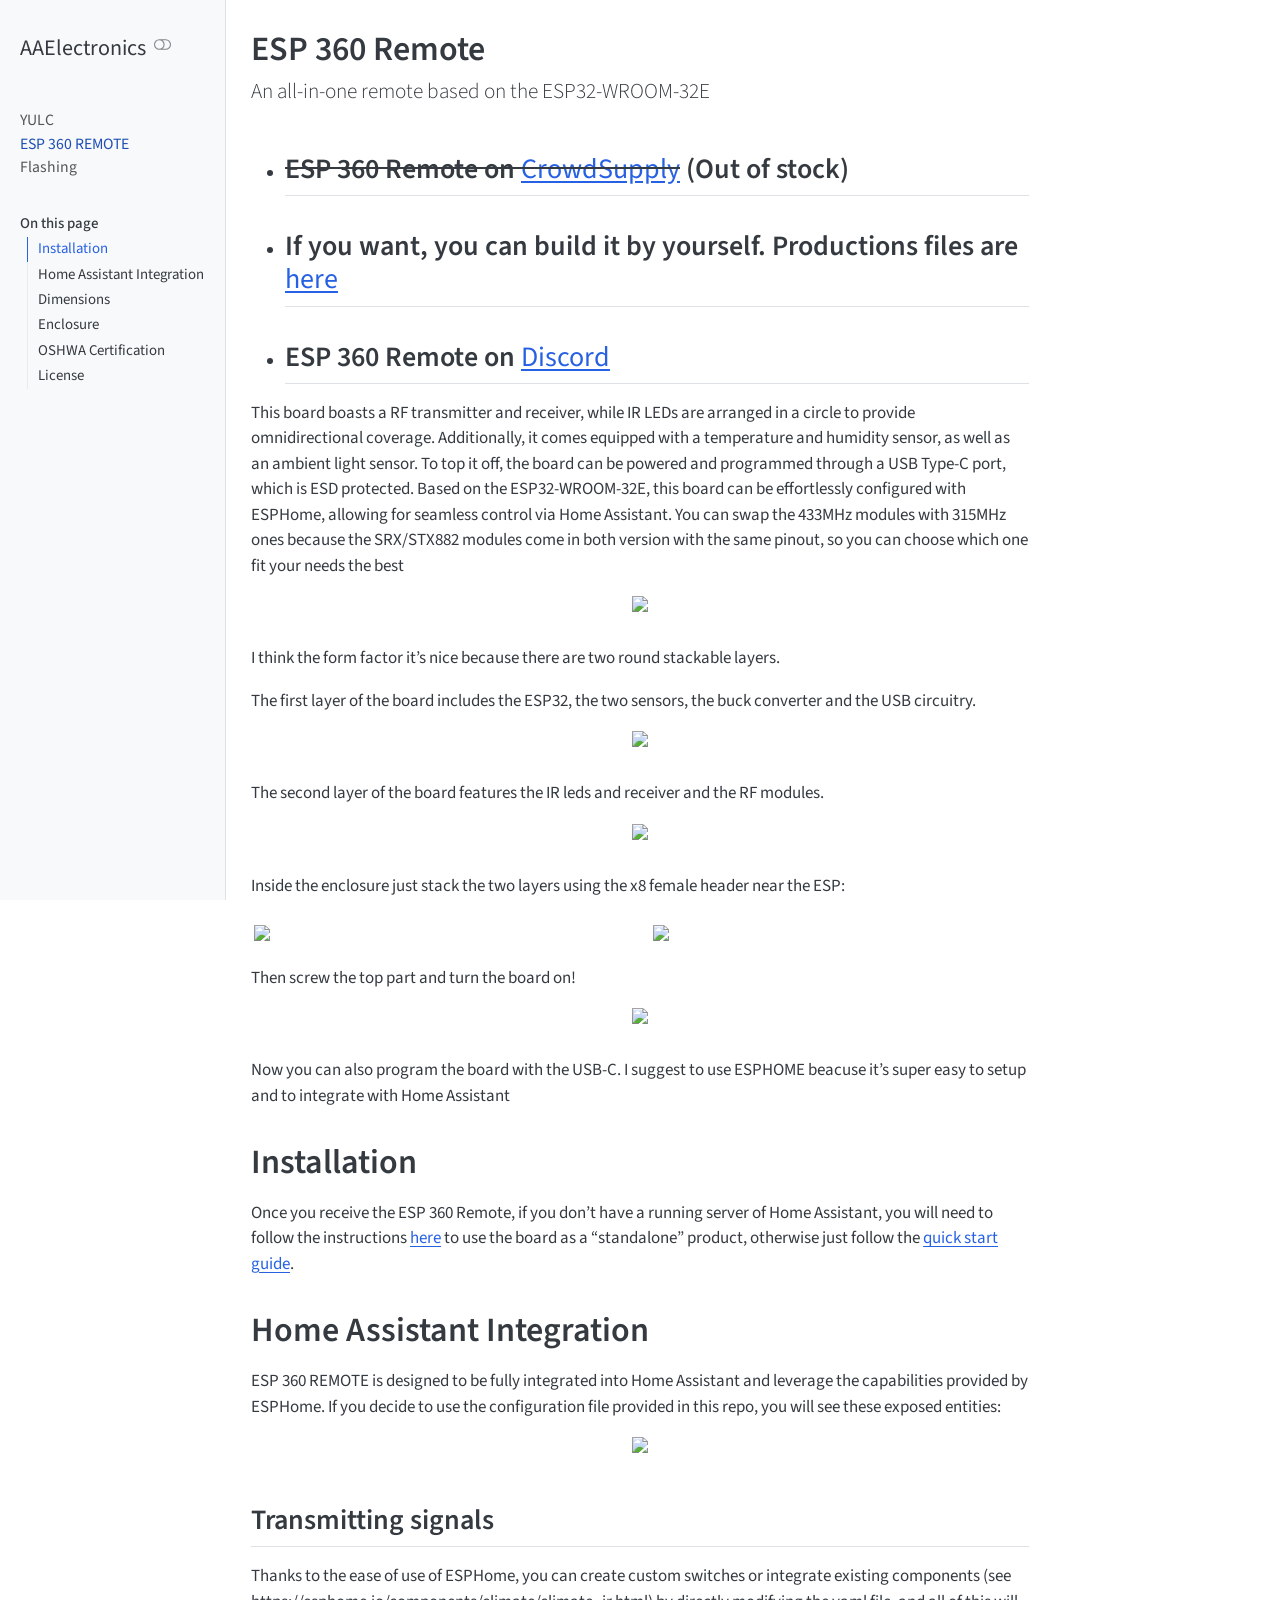
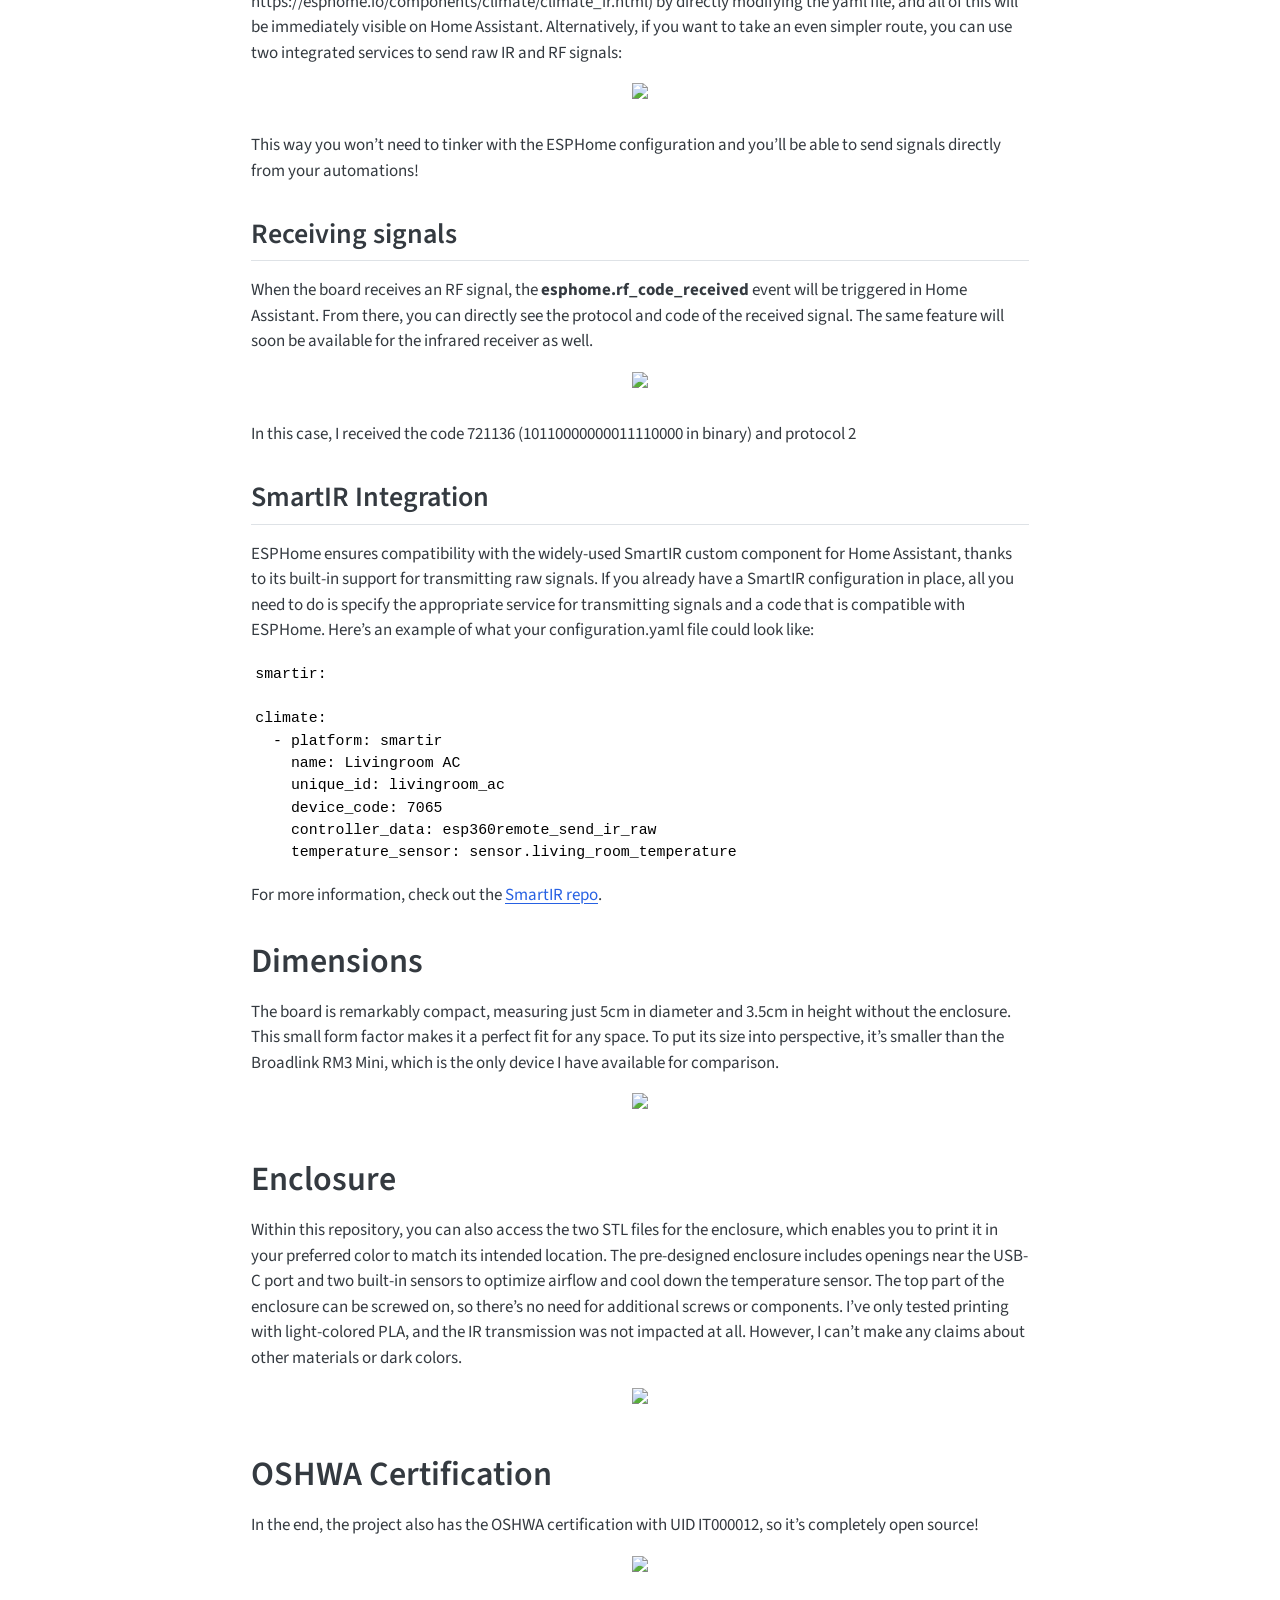
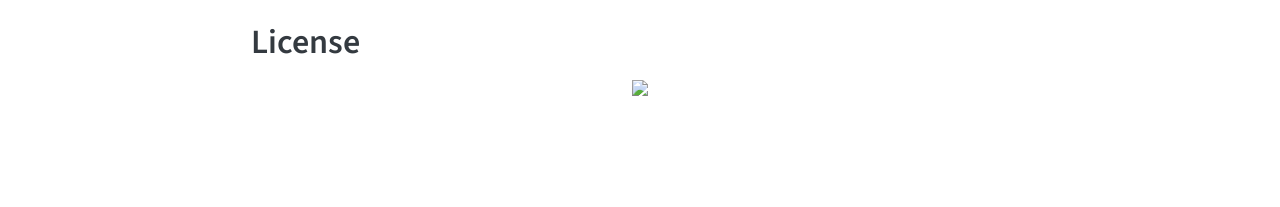
==== documentation/esp360/esp360.html @ 3d995fe4 "Built site for gh-pages" ====
<!DOCTYPE html>
<html xmlns="http://www.w3.org/1999/xhtml" lang="en" xml:lang="en"><head>

<meta charset="utf-8">
<meta name="generator" content="quarto-1.8.27">

<meta name="viewport" content="width=device-width, initial-scale=1.0, user-scalable=yes">


<title>ESP 360 Remote – AAElectronics</title>
<style>
code{white-space: pre-wrap;}
span.smallcaps{font-variant: small-caps;}
div.columns{display: flex; gap: min(4vw, 1.5em);}
div.column{flex: auto; overflow-x: auto;}
div.hanging-indent{margin-left: 1.5em; text-indent: -1.5em;}
ul.task-list{list-style: none;}
ul.task-list li input[type="checkbox"] {
  width: 0.8em;
  margin: 0 0.8em 0.2em -1em; /* quarto-specific, see https://github.com/quarto-dev/quarto-cli/issues/4556 */ 
  vertical-align: middle;
}
</style>


<script src="../../site_libs/quarto-nav/quarto-nav.js"></script>
<script src="../../site_libs/quarto-nav/headroom.min.js"></script>
<script src="../../site_libs/clipboard/clipboard.min.js"></script>
<script src="../../site_libs/quarto-search/autocomplete.umd.js"></script>
<script src="../../site_libs/quarto-search/fuse.min.js"></script>
<script src="../../site_libs/quarto-search/quarto-search.js"></script>
<meta name="quarto:offset" content="../../">
<script src="../../site_libs/quarto-html/quarto.js" type="module"></script>
<script src="../../site_libs/quarto-html/tabsets/tabsets.js" type="module"></script>
<script src="../../site_libs/quarto-html/axe/axe-check.js" type="module"></script>
<script src="../../site_libs/quarto-html/popper.min.js"></script>
<script src="../../site_libs/quarto-html/tippy.umd.min.js"></script>
<script src="../../site_libs/quarto-html/anchor.min.js"></script>
<link href="../../site_libs/quarto-html/tippy.css" rel="stylesheet">
<link href="../../site_libs/quarto-html/quarto-syntax-highlighting-ed96de9b727972fe78a7b5d16c58bf87.css" rel="stylesheet" class="quarto-color-scheme" id="quarto-text-highlighting-styles">
<link href="../../site_libs/quarto-html/quarto-syntax-highlighting-dark-4d9afe2b8d18ee9fa5d0d57b5ed4214d.css" rel="stylesheet" class="quarto-color-scheme quarto-color-alternate" id="quarto-text-highlighting-styles">
<link href="../../site_libs/quarto-html/quarto-syntax-highlighting-ed96de9b727972fe78a7b5d16c58bf87.css" rel="stylesheet" class="quarto-color-scheme-extra" id="quarto-text-highlighting-styles">
<script src="../../site_libs/bootstrap/bootstrap.min.js"></script>
<link href="../../site_libs/bootstrap/bootstrap-icons.css" rel="stylesheet">
<link href="../../site_libs/bootstrap/bootstrap-c30451789a0a2bcd5e941535c675cd30.min.css" rel="stylesheet" append-hash="true" class="quarto-color-scheme" id="quarto-bootstrap" data-mode="light">
<link href="../../site_libs/bootstrap/bootstrap-dark-452555fb2cd10fd46433dc67f9b82a1c.min.css" rel="stylesheet" append-hash="true" class="quarto-color-scheme quarto-color-alternate" id="quarto-bootstrap" data-mode="dark">
<link href="../../site_libs/bootstrap/bootstrap-c30451789a0a2bcd5e941535c675cd30.min.css" rel="stylesheet" append-hash="true" class="quarto-color-scheme-extra" id="quarto-bootstrap" data-mode="light">
<script id="quarto-search-options" type="application/json">{
  "location": "sidebar",
  "copy-button": false,
  "collapse-after": 3,
  "panel-placement": "start",
  "type": "textbox",
  "limit": 50,
  "keyboard-shortcut": [
    "f",
    "/",
    "s"
  ],
  "show-item-context": false,
  "language": {
    "search-no-results-text": "No results",
    "search-matching-documents-text": "matching documents",
    "search-copy-link-title": "Copy link to search",
    "search-hide-matches-text": "Hide additional matches",
    "search-more-match-text": "more match in this document",
    "search-more-matches-text": "more matches in this document",
    "search-clear-button-title": "Clear",
    "search-text-placeholder": "",
    "search-detached-cancel-button-title": "Cancel",
    "search-submit-button-title": "Submit",
    "search-label": "Search"
  }
}</script>
<style>html{ scroll-behavior: smooth; }</style>
<script type="text/javascript">
    var _iub = _iub || [];
    _iub.csConfiguration = {"siteId":3844580,"cookiePolicyId":64130784,"lang":"en","storage":{"useSiteId":true}};
    </script>
    <script type="text/javascript" src="https://cs.iubenda.com/autoblocking/3844580.js"></script>
    <script type="text/javascript" src="//cdn.iubenda.com/cs/gpp/stub.js"></script>
    <script type="text/javascript" src="//cdn.iubenda.com/cs/iubenda_cs.js" charset="UTF-8" async=""></script>


<!-- Google tag (gtag.js) -->
<script async="" src="https://www.googletagmanager.com/gtag/js?id=G-8B2JJ56RLL"></script>
<script>
  window.dataLayer = window.dataLayer || [];
  function gtag(){dataLayer.push(arguments);}
  gtag('js', new Date());

  gtag('config', 'G-8B2JJ56RLL');
</script>


<link rel="stylesheet" href="../../styles.css">
</head>

<body class="nav-sidebar docked quarto-light"><script id="quarto-html-before-body" type="application/javascript">
    const toggleBodyColorMode = (bsSheetEl) => {
      const mode = bsSheetEl.getAttribute("data-mode");
      const bodyEl = window.document.querySelector("body");
      if (mode === "dark") {
        bodyEl.classList.add("quarto-dark");
        bodyEl.classList.remove("quarto-light");
      } else {
        bodyEl.classList.add("quarto-light");
        bodyEl.classList.remove("quarto-dark");
      }
    }
    const toggleBodyColorPrimary = () => {
      const bsSheetEl = window.document.querySelector("link#quarto-bootstrap:not([rel=disabled-stylesheet])");
      if (bsSheetEl) {
        toggleBodyColorMode(bsSheetEl);
      }
    }
    const setColorSchemeToggle = (alternate) => {
      const toggles = window.document.querySelectorAll('.quarto-color-scheme-toggle');
      for (let i=0; i < toggles.length; i++) {
        const toggle = toggles[i];
        if (toggle) {
          if (alternate) {
            toggle.classList.add("alternate");
          } else {
            toggle.classList.remove("alternate");
          }
        }
      }
    };
    const toggleColorMode = (alternate) => {
      // Switch the stylesheets
      const primaryStylesheets = window.document.querySelectorAll('link.quarto-color-scheme:not(.quarto-color-alternate)');
      const alternateStylesheets = window.document.querySelectorAll('link.quarto-color-scheme.quarto-color-alternate');
      manageTransitions('#quarto-margin-sidebar .nav-link', false);
      if (alternate) {
        // note: dark is layered on light, we don't disable primary!
        enableStylesheet(alternateStylesheets);
        for (const sheetNode of alternateStylesheets) {
          if (sheetNode.id === "quarto-bootstrap") {
            toggleBodyColorMode(sheetNode);
          }
        }
      } else {
        disableStylesheet(alternateStylesheets);
        enableStylesheet(primaryStylesheets)
        toggleBodyColorPrimary();
      }
      manageTransitions('#quarto-margin-sidebar .nav-link', true);
      // Switch the toggles
      setColorSchemeToggle(alternate)
      // Hack to workaround the fact that safari doesn't
      // properly recolor the scrollbar when toggling (#1455)
      if (navigator.userAgent.indexOf('Safari') > 0 && navigator.userAgent.indexOf('Chrome') == -1) {
        manageTransitions("body", false);
        window.scrollTo(0, 1);
        setTimeout(() => {
          window.scrollTo(0, 0);
          manageTransitions("body", true);
        }, 40);
      }
    }
    const disableStylesheet = (stylesheets) => {
      for (let i=0; i < stylesheets.length; i++) {
        const stylesheet = stylesheets[i];
        stylesheet.rel = 'disabled-stylesheet';
      }
    }
    const enableStylesheet = (stylesheets) => {
      for (let i=0; i < stylesheets.length; i++) {
        const stylesheet = stylesheets[i];
        if(stylesheet.rel !== 'stylesheet') { // for Chrome, which will still FOUC without this check
          stylesheet.rel = 'stylesheet';
        }
      }
    }
    const manageTransitions = (selector, allowTransitions) => {
      const els = window.document.querySelectorAll(selector);
      for (let i=0; i < els.length; i++) {
        const el = els[i];
        if (allowTransitions) {
          el.classList.remove('notransition');
        } else {
          el.classList.add('notransition');
        }
      }
    }
    const isFileUrl = () => {
      return window.location.protocol === 'file:';
    }
    const hasAlternateSentinel = () => {
      let styleSentinel = getColorSchemeSentinel();
      if (styleSentinel !== null) {
        return styleSentinel === "alternate";
      } else {
        return false;
      }
    }
    const setStyleSentinel = (alternate) => {
      const value = alternate ? "alternate" : "default";
      if (!isFileUrl()) {
        window.localStorage.setItem("quarto-color-scheme", value);
      } else {
        localAlternateSentinel = value;
      }
    }
    const getColorSchemeSentinel = () => {
      if (!isFileUrl()) {
        const storageValue = window.localStorage.getItem("quarto-color-scheme");
        return storageValue != null ? storageValue : localAlternateSentinel;
      } else {
        return localAlternateSentinel;
      }
    }
    const toggleGiscusIfUsed = (isAlternate, darkModeDefault) => {
      const baseTheme = document.querySelector('#giscus-base-theme')?.value ?? 'light';
      const alternateTheme = document.querySelector('#giscus-alt-theme')?.value ?? 'dark';
      let newTheme = '';
      if(authorPrefersDark) {
        newTheme = isAlternate ? baseTheme : alternateTheme;
      } else {
        newTheme = isAlternate ? alternateTheme : baseTheme;
      }
      const changeGiscusTheme = () => {
        // From: https://github.com/giscus/giscus/issues/336
        const sendMessage = (message) => {
          const iframe = document.querySelector('iframe.giscus-frame');
          if (!iframe) return;
          iframe.contentWindow.postMessage({ giscus: message }, 'https://giscus.app');
        }
        sendMessage({
          setConfig: {
            theme: newTheme
          }
        });
      }
      const isGiscussLoaded = window.document.querySelector('iframe.giscus-frame') !== null;
      if (isGiscussLoaded) {
        changeGiscusTheme();
      }
    };
    const authorPrefersDark = false;
    const darkModeDefault = authorPrefersDark;
      document.querySelector('link#quarto-text-highlighting-styles.quarto-color-scheme-extra').rel = 'disabled-stylesheet';
      document.querySelector('link#quarto-bootstrap.quarto-color-scheme-extra').rel = 'disabled-stylesheet';
    let localAlternateSentinel = darkModeDefault ? 'alternate' : 'default';
    // Dark / light mode switch
    window.quartoToggleColorScheme = () => {
      // Read the current dark / light value
      let toAlternate = !hasAlternateSentinel();
      toggleColorMode(toAlternate);
      setStyleSentinel(toAlternate);
      toggleGiscusIfUsed(toAlternate, darkModeDefault);
      window.dispatchEvent(new Event('resize'));
    };
    // Switch to dark mode if need be
    if (hasAlternateSentinel()) {
      toggleColorMode(true);
    } else {
      toggleColorMode(false);
    }
  </script>

<div id="quarto-search-results"></div>
  <header id="quarto-header" class="headroom fixed-top">
  <nav class="quarto-secondary-nav">
    <div class="container-fluid d-flex">
      <button type="button" class="quarto-btn-toggle btn" data-bs-toggle="collapse" role="button" data-bs-target=".quarto-sidebar-collapse-item" aria-controls="quarto-sidebar" aria-expanded="false" aria-label="Toggle sidebar navigation" onclick="if (window.quartoToggleHeadroom) { window.quartoToggleHeadroom(); }">
        <i class="bi bi-layout-text-sidebar-reverse"></i>
      </button>
        <nav class="quarto-page-breadcrumbs" aria-label="breadcrumb"><ol class="breadcrumb"><li class="breadcrumb-item"><a href="../../documentation/esp360/esp360.html">ESP 360 REMOTE</a></li></ol></nav>
        <a class="flex-grow-1" role="navigation" data-bs-toggle="collapse" data-bs-target=".quarto-sidebar-collapse-item" aria-controls="quarto-sidebar" aria-expanded="false" aria-label="Toggle sidebar navigation" onclick="if (window.quartoToggleHeadroom) { window.quartoToggleHeadroom(); }">      
        </a>
      <button type="button" class="btn quarto-search-button" aria-label="Search" onclick="window.quartoOpenSearch();">
        <i class="bi bi-search"></i>
      </button>
    </div>
  </nav>
</header>
<!-- content -->
<div id="quarto-content" class="quarto-container page-columns page-rows-contents page-layout-article">
<!-- sidebar -->
  <nav id="quarto-sidebar" class="sidebar collapse collapse-horizontal quarto-sidebar-collapse-item sidebar-navigation docked overflow-auto">
    <div class="pt-lg-2 mt-2 text-left sidebar-header">
    <div class="sidebar-title mb-0 py-0">
      <a href="../../">AAElectronics</a> 
        <div class="sidebar-tools-main">
  <a href="" class="quarto-color-scheme-toggle quarto-navigation-tool  px-1" onclick="window.quartoToggleColorScheme(); return false;" title="Toggle dark mode"><i class="bi"></i></a>
</div>
    </div>
      </div>
        <div class="mt-2 flex-shrink-0 align-items-center">
        <div class="sidebar-search">
        <div id="quarto-search" class="" title="Search"></div>
        </div>
        </div>
    <div class="sidebar-menu-container"> 
    <ul class="list-unstyled mt-1">
        <li class="sidebar-item">
  <div class="sidebar-item-container"> 
  <a href="../../documentation/yulc/yulc.html" class="sidebar-item-text sidebar-link">
 <span class="menu-text">YULC</span></a>
  </div>
</li>
        <li class="sidebar-item">
  <div class="sidebar-item-container"> 
  <a href="../../documentation/esp360/esp360.html" class="sidebar-item-text sidebar-link active">
 <span class="menu-text">ESP 360 REMOTE</span></a>
  </div>
</li>
        <li class="sidebar-item">
  <div class="sidebar-item-container"> 
  <a href="../../documentation/flashing/flashing.html" class="sidebar-item-text sidebar-link">
 <span class="menu-text">Flashing</span></a>
  </div>
</li>
    </ul>
    </div>
    <nav id="TOC" role="doc-toc" class="toc-active" data-toc-expanded="2">
    <h2 id="toc-title">On this page</h2>
   
  <ul>
  <li><a href="#installation" id="toc-installation" class="nav-link active" data-scroll-target="#installation">Installation</a></li>
  <li><a href="#home-assistant-integration" id="toc-home-assistant-integration" class="nav-link" data-scroll-target="#home-assistant-integration">Home Assistant Integration</a>
  <ul class="collapse">
  <li><a href="#transmitting-signals" id="toc-transmitting-signals" class="nav-link" data-scroll-target="#transmitting-signals">Transmitting signals</a></li>
  <li><a href="#receiving-signals" id="toc-receiving-signals" class="nav-link" data-scroll-target="#receiving-signals">Receiving signals</a></li>
  <li><a href="#smartir-integration" id="toc-smartir-integration" class="nav-link" data-scroll-target="#smartir-integration">SmartIR Integration</a></li>
  </ul></li>
  <li><a href="#dimensions" id="toc-dimensions" class="nav-link" data-scroll-target="#dimensions">Dimensions</a></li>
  <li><a href="#enclosure" id="toc-enclosure" class="nav-link" data-scroll-target="#enclosure">Enclosure</a></li>
  <li><a href="#oshwa-certification" id="toc-oshwa-certification" class="nav-link" data-scroll-target="#oshwa-certification">OSHWA Certification</a></li>
  <li><a href="#license" id="toc-license" class="nav-link" data-scroll-target="#license">License</a></li>
  </ul>
</nav>
</nav>
<div id="quarto-sidebar-glass" class="quarto-sidebar-collapse-item" data-bs-toggle="collapse" data-bs-target=".quarto-sidebar-collapse-item"></div>
<!-- margin-sidebar -->
    <div id="quarto-margin-sidebar" class="sidebar margin-sidebar zindex-bottom">
    </div>
<!-- main -->
<main class="content" id="quarto-document-content">


<header id="title-block-header" class="quarto-title-block default">
<div class="quarto-title">
<h1 class="title">ESP 360 Remote</h1>
<p class="subtitle lead">An all-in-one remote based on the ESP32-WROOM-32E</p>
</div>



<div class="quarto-title-meta">

    
  
    
  </div>
  


</header>


<ul>
<li><h2 id="esp-360-remote-on-crowdsupply-out-of-stock" class="anchored"><del>ESP 360 Remote on <a href="https://www.crowdsupply.com/aaelectronics/esp-360-remote">CrowdSupply</a></del> (Out of stock)</h2></li>
<li><h2 id="if-you-want-you-can-build-it-by-yourself.-productions-files-are-here" class="anchored">If you want, you can build it by yourself. Productions files are <a href="https://github.com/ale1800/ESP-360-REMOTE/tree/main/Hardware/Production">here</a></h2></li>
<li><h2 id="esp-360-remote-on-discord" class="anchored">ESP 360 Remote on <a href="https://discord.gg/PsrK3KDkRy">Discord</a></h2></li>
</ul>
<p>This board boasts a RF transmitter and receiver, while IR LEDs are arranged in a circle to provide omnidirectional coverage. Additionally, it comes equipped with a temperature and humidity sensor, as well as an ambient light sensor. To top it off, the board can be powered and programmed through a USB Type-C port, which is ESD protected. Based on the ESP32-WROOM-32E, this board can be effortlessly configured with ESPHome, allowing for seamless control via Home Assistant. You can swap the 433MHz modules with 315MHz ones because the SRX/STX882 modules come in both version with the same pinout, so you can choose which one fit your needs the best</p>
<div class="quarto-figure quarto-figure-center">
<figure class="figure">
<p><img src="../../assets/esp360/photo1.jpg" class="img-fluid quarto-figure quarto-figure-center figure-img" style="width:4in"></p>
</figure>
</div>
<p>I think the form factor it’s nice because there are two round stackable layers.</p>
<p>The first layer of the board includes the ESP32, the two sensors, the buck converter and the USB circuitry.</p>
<div class="quarto-figure quarto-figure-center">
<figure class="figure">
<p><img src="../../assets/esp360/bottom.jpg" class="img-fluid quarto-figure quarto-figure-center figure-img" style="width:3in"></p>
</figure>
</div>
<p>The second layer of the board features the IR leds and receiver and the RF modules.</p>
<div class="quarto-figure quarto-figure-center">
<figure class="figure">
<p><img src="../../assets/esp360/top.jpg" class="img-fluid quarto-figure quarto-figure-center figure-img" style="width:3in"></p>
</figure>
</div>
<p>Inside the enclosure just stack the two layers using the x8 female header near the ESP:</p>
<div class="quarto-layout-panel" data-layout-ncol="2">
<div class="quarto-layout-row">
<div class="quarto-layout-cell" style="flex-basis: 50.0%;justify-content: center;">
<p><img src="../../assets/esp360/assembled_both.jpg" class="img-fluid"></p>
</div>
<div class="quarto-layout-cell" style="flex-basis: 50.0%;justify-content: center;">
<p><img src="../../assets/esp360/assembled_bottom.jpg" class="img-fluid"></p>
</div>
</div>
</div>
<p>Then screw the top part and turn the board on!</p>
<div class="quarto-figure quarto-figure-center">
<figure class="figure">
<p><img src="../../assets/esp360/assembled.jpg" class="img-fluid quarto-figure quarto-figure-center figure-img" style="width:3in"></p>
</figure>
</div>
<p>Now you can also program the board with the USB-C. I suggest to use ESPHOME beacuse it’s super easy to setup and to integrate with Home Assistant</p>
<section id="installation" class="level1">
<h1>Installation</h1>
<p>Once you receive the ESP 360 Remote, if you don’t have a running server of Home Assistant, you will need to follow the instructions <a href="../../documentation/esp360/install.html">here</a> to use the board as a “standalone” product, otherwise just follow the <a href="../../documentation/esp360/quickstart.html">quick start guide</a>.</p>
</section>
<section id="home-assistant-integration" class="level1">
<h1>Home Assistant Integration</h1>
<p>ESP 360 REMOTE is designed to be fully integrated into Home Assistant and leverage the capabilities provided by ESPHome. If you decide to use the configuration file provided in this repo, you will see these exposed entities:</p>
<div class="quarto-figure quarto-figure-center">
<figure class="figure">
<p><img src="../../assets/esp360/esp-360-Home-Assistant.jpg" class="img-fluid quarto-figure quarto-figure-center figure-img" style="width:3in"></p>
</figure>
</div>
<section id="transmitting-signals" class="level2">
<h2 class="anchored" data-anchor-id="transmitting-signals">Transmitting signals</h2>
<p>Thanks to the ease of use of ESPHome, you can create custom switches or integrate existing components (see https://esphome.io/components/climate/climate_ir.html) by directly modifying the yaml file, and all of this will be immediately visible on Home Assistant. Alternatively, if you want to take an even simpler route, you can use two integrated services to send raw IR and RF signals:</p>
<div class="quarto-figure quarto-figure-center">
<figure class="figure">
<p><img src="../../assets/esp360/services.png" class="img-fluid quarto-figure quarto-figure-center figure-img" style="width:5in"></p>
</figure>
</div>
<p>This way you won’t need to tinker with the ESPHome configuration and you’ll be able to send signals directly from your automations!</p>
</section>
<section id="receiving-signals" class="level2">
<h2 class="anchored" data-anchor-id="receiving-signals">Receiving signals</h2>
<p>When the board receives an RF signal, the <strong>esphome.rf_code_received</strong> event will be triggered in Home Assistant. From there, you can directly see the protocol and code of the received signal. The same feature will soon be available for the infrared receiver as well.</p>
<div class="quarto-figure quarto-figure-center">
<figure class="figure">
<p><img src="../../assets/esp360/event.jpg" class="img-fluid quarto-figure quarto-figure-center figure-img" style="width:5in"></p>
</figure>
</div>
<p>In this case, I received the code 721136 (10110000000011110000 in binary) and protocol 2</p>
</section>
<section id="smartir-integration" class="level2">
<h2 class="anchored" data-anchor-id="smartir-integration">SmartIR Integration</h2>
<p>ESPHome ensures compatibility with the widely-used SmartIR custom component for Home Assistant, thanks to its built-in support for transmitting raw signals. If you already have a SmartIR configuration in place, all you need to do is specify the appropriate service for transmitting signals and a code that is compatible with ESPHome. Here’s an example of what your configuration.yaml file could look like:</p>
<pre><code>smartir:

climate:
  - platform: smartir
    name: Livingroom AC
    unique_id: livingroom_ac
    device_code: 7065
    controller_data: esp360remote_send_ir_raw
    temperature_sensor: sensor.living_room_temperature</code></pre>
<p>For more information, check out the <a href="https://github.com/smartHomeHub/SmartIR">SmartIR repo</a>.</p>
</section>
</section>
<section id="dimensions" class="level1">
<h1>Dimensions</h1>
<p>The board is remarkably compact, measuring just 5cm in diameter and 3.5cm in height without the enclosure. This small form factor makes it a perfect fit for any space. To put its size into perspective, it’s smaller than the Broadlink RM3 Mini, which is the only device I have available for comparison.</p>
<div class="quarto-figure quarto-figure-center">
<figure class="figure">
<p><img src="../../assets/esp360/vs_broadlink.jpeg" class="img-fluid quarto-figure quarto-figure-center figure-img" style="width:5in"></p>
</figure>
</div>
</section>
<section id="enclosure" class="level1">
<h1>Enclosure</h1>
<p>Within this repository, you can also access the two STL files for the enclosure, which enables you to print it in your preferred color to match its intended location. The pre-designed enclosure includes openings near the USB-C port and two built-in sensors to optimize airflow and cool down the temperature sensor. The top part of the enclosure can be screwed on, so there’s no need for additional screws or components. I’ve only tested printing with light-colored PLA, and the IR transmission was not impacted at all. However, I can’t make any claims about other materials or dark colors.</p>
<div class="quarto-figure quarto-figure-center">
<figure class="figure">
<p><img src="../../assets/esp360/without_top.jpeg" class="img-fluid quarto-figure quarto-figure-center figure-img"></p>
</figure>
</div>
</section>
<section id="oshwa-certification" class="level1">
<h1>OSHWA Certification</h1>
<p>In the end, the project also has the OSHWA certification with UID IT000012, so it’s completely open source!</p>
<div class="quarto-figure quarto-figure-center">
<figure class="figure">
<p><img src="../../assets/esp360/oshwa.jpeg" class="img-fluid quarto-figure quarto-figure-center figure-img" style="width:3in"></p>
</figure>
</div>
</section>
<section id="license" class="level1">
<h1>License</h1>
<div class="quarto-figure quarto-figure-center">
<figure class="figure">
<p><img src="../../assets/esp360/license.jpg" class="img-fluid quarto-figure quarto-figure-center figure-img" style="width:2in"></p>
</figure>
</div>


</section>

</main> <!-- /main -->
<script id="quarto-html-after-body" type="application/javascript">
  window.document.addEventListener("DOMContentLoaded", function (event) {
    // Ensure there is a toggle, if there isn't float one in the top right
    if (window.document.querySelector('.quarto-color-scheme-toggle') === null) {
      const a = window.document.createElement('a');
      a.classList.add('top-right');
      a.classList.add('quarto-color-scheme-toggle');
      a.href = "";
      a.onclick = function() { try { window.quartoToggleColorScheme(); } catch {} return false; };
      const i = window.document.createElement("i");
      i.classList.add('bi');
      a.appendChild(i);
      window.document.body.appendChild(a);
    }
    setColorSchemeToggle(hasAlternateSentinel())
    const icon = "";
    const anchorJS = new window.AnchorJS();
    anchorJS.options = {
      placement: 'right',
      icon: icon
    };
    anchorJS.add('.anchored');
    const isCodeAnnotation = (el) => {
      for (const clz of el.classList) {
        if (clz.startsWith('code-annotation-')) {                     
          return true;
        }
      }
      return false;
    }
    const onCopySuccess = function(e) {
      // button target
      const button = e.trigger;
      // don't keep focus
      button.blur();
      // flash "checked"
      button.classList.add('code-copy-button-checked');
      var currentTitle = button.getAttribute("title");
      button.setAttribute("title", "Copied!");
      let tooltip;
      if (window.bootstrap) {
        button.setAttribute("data-bs-toggle", "tooltip");
        button.setAttribute("data-bs-placement", "left");
        button.setAttribute("data-bs-title", "Copied!");
        tooltip = new bootstrap.Tooltip(button, 
          { trigger: "manual", 
            customClass: "code-copy-button-tooltip",
            offset: [0, -8]});
        tooltip.show();    
      }
      setTimeout(function() {
        if (tooltip) {
          tooltip.hide();
          button.removeAttribute("data-bs-title");
          button.removeAttribute("data-bs-toggle");
          button.removeAttribute("data-bs-placement");
        }
        button.setAttribute("title", currentTitle);
        button.classList.remove('code-copy-button-checked');
      }, 1000);
      // clear code selection
      e.clearSelection();
    }
    const getTextToCopy = function(trigger) {
      const outerScaffold = trigger.parentElement.cloneNode(true);
      const codeEl = outerScaffold.querySelector('code');
      for (const childEl of codeEl.children) {
        if (isCodeAnnotation(childEl)) {
          childEl.remove();
        }
      }
      return codeEl.innerText;
    }
    const clipboard = new window.ClipboardJS('.code-copy-button:not([data-in-quarto-modal])', {
      text: getTextToCopy
    });
    clipboard.on('success', onCopySuccess);
    if (window.document.getElementById('quarto-embedded-source-code-modal')) {
      const clipboardModal = new window.ClipboardJS('.code-copy-button[data-in-quarto-modal]', {
        text: getTextToCopy,
        container: window.document.getElementById('quarto-embedded-source-code-modal')
      });
      clipboardModal.on('success', onCopySuccess);
    }
      var localhostRegex = new RegExp(/^(?:http|https):\/\/localhost\:?[0-9]*\//);
      var mailtoRegex = new RegExp(/^mailto:/);
        var filterRegex = new RegExp("https:\/\/aaelectronics-docs\.com");
      var isInternal = (href) => {
          return filterRegex.test(href) || localhostRegex.test(href) || mailtoRegex.test(href);
      }
      // Inspect non-navigation links and adorn them if external
     var links = window.document.querySelectorAll('a[href]:not(.nav-link):not(.navbar-brand):not(.toc-action):not(.sidebar-link):not(.sidebar-item-toggle):not(.pagination-link):not(.no-external):not([aria-hidden]):not(.dropdown-item):not(.quarto-navigation-tool):not(.about-link)');
      for (var i=0; i<links.length; i++) {
        const link = links[i];
        if (!isInternal(link.href)) {
          // undo the damage that might have been done by quarto-nav.js in the case of
          // links that we want to consider external
          if (link.dataset.originalHref !== undefined) {
            link.href = link.dataset.originalHref;
          }
        }
      }
    function tippyHover(el, contentFn, onTriggerFn, onUntriggerFn) {
      const config = {
        allowHTML: true,
        maxWidth: 500,
        delay: 100,
        arrow: false,
        appendTo: function(el) {
            return el.parentElement;
        },
        interactive: true,
        interactiveBorder: 10,
        theme: 'quarto',
        placement: 'bottom-start',
      };
      if (contentFn) {
        config.content = contentFn;
      }
      if (onTriggerFn) {
        config.onTrigger = onTriggerFn;
      }
      if (onUntriggerFn) {
        config.onUntrigger = onUntriggerFn;
      }
      window.tippy(el, config); 
    }
    const noterefs = window.document.querySelectorAll('a[role="doc-noteref"]');
    for (var i=0; i<noterefs.length; i++) {
      const ref = noterefs[i];
      tippyHover(ref, function() {
        // use id or data attribute instead here
        let href = ref.getAttribute('data-footnote-href') || ref.getAttribute('href');
        try { href = new URL(href).hash; } catch {}
        const id = href.replace(/^#\/?/, "");
        const note = window.document.getElementById(id);
        if (note) {
          return note.innerHTML;
        } else {
          return "";
        }
      });
    }
    const xrefs = window.document.querySelectorAll('a.quarto-xref');
    const processXRef = (id, note) => {
      // Strip column container classes
      const stripColumnClz = (el) => {
        el.classList.remove("page-full", "page-columns");
        if (el.children) {
          for (const child of el.children) {
            stripColumnClz(child);
          }
        }
      }
      stripColumnClz(note)
      if (id === null || id.startsWith('sec-')) {
        // Special case sections, only their first couple elements
        const container = document.createElement("div");
        if (note.children && note.children.length > 2) {
          container.appendChild(note.children[0].cloneNode(true));
          for (let i = 1; i < note.children.length; i++) {
            const child = note.children[i];
            if (child.tagName === "P" && child.innerText === "") {
              continue;
            } else {
              container.appendChild(child.cloneNode(true));
              break;
            }
          }
          if (window.Quarto?.typesetMath) {
            window.Quarto.typesetMath(container);
          }
          return container.innerHTML
        } else {
          if (window.Quarto?.typesetMath) {
            window.Quarto.typesetMath(note);
          }
          return note.innerHTML;
        }
      } else {
        // Remove any anchor links if they are present
        const anchorLink = note.querySelector('a.anchorjs-link');
        if (anchorLink) {
          anchorLink.remove();
        }
        if (window.Quarto?.typesetMath) {
          window.Quarto.typesetMath(note);
        }
        if (note.classList.contains("callout")) {
          return note.outerHTML;
        } else {
          return note.innerHTML;
        }
      }
    }
    for (var i=0; i<xrefs.length; i++) {
      const xref = xrefs[i];
      tippyHover(xref, undefined, function(instance) {
        instance.disable();
        let url = xref.getAttribute('href');
        let hash = undefined; 
        if (url.startsWith('#')) {
          hash = url;
        } else {
          try { hash = new URL(url).hash; } catch {}
        }
        if (hash) {
          const id = hash.replace(/^#\/?/, "");
          const note = window.document.getElementById(id);
          if (note !== null) {
            try {
              const html = processXRef(id, note.cloneNode(true));
              instance.setContent(html);
            } finally {
              instance.enable();
              instance.show();
            }
          } else {
            // See if we can fetch this
            fetch(url.split('#')[0])
            .then(res => res.text())
            .then(html => {
              const parser = new DOMParser();
              const htmlDoc = parser.parseFromString(html, "text/html");
              const note = htmlDoc.getElementById(id);
              if (note !== null) {
                const html = processXRef(id, note);
                instance.setContent(html);
              } 
            }).finally(() => {
              instance.enable();
              instance.show();
            });
          }
        } else {
          // See if we can fetch a full url (with no hash to target)
          // This is a special case and we should probably do some content thinning / targeting
          fetch(url)
          .then(res => res.text())
          .then(html => {
            const parser = new DOMParser();
            const htmlDoc = parser.parseFromString(html, "text/html");
            const note = htmlDoc.querySelector('main.content');
            if (note !== null) {
              // This should only happen for chapter cross references
              // (since there is no id in the URL)
              // remove the first header
              if (note.children.length > 0 && note.children[0].tagName === "HEADER") {
                note.children[0].remove();
              }
              const html = processXRef(null, note);
              instance.setContent(html);
            } 
          }).finally(() => {
            instance.enable();
            instance.show();
          });
        }
      }, function(instance) {
      });
    }
        let selectedAnnoteEl;
        const selectorForAnnotation = ( cell, annotation) => {
          let cellAttr = 'data-code-cell="' + cell + '"';
          let lineAttr = 'data-code-annotation="' +  annotation + '"';
          const selector = 'span[' + cellAttr + '][' + lineAttr + ']';
          return selector;
        }
        const selectCodeLines = (annoteEl) => {
          const doc = window.document;
          const targetCell = annoteEl.getAttribute("data-target-cell");
          const targetAnnotation = annoteEl.getAttribute("data-target-annotation");
          const annoteSpan = window.document.querySelector(selectorForAnnotation(targetCell, targetAnnotation));
          const lines = annoteSpan.getAttribute("data-code-lines").split(",");
          const lineIds = lines.map((line) => {
            return targetCell + "-" + line;
          })
          let top = null;
          let height = null;
          let parent = null;
          if (lineIds.length > 0) {
              //compute the position of the single el (top and bottom and make a div)
              const el = window.document.getElementById(lineIds[0]);
              top = el.offsetTop;
              height = el.offsetHeight;
              parent = el.parentElement.parentElement;
            if (lineIds.length > 1) {
              const lastEl = window.document.getElementById(lineIds[lineIds.length - 1]);
              const bottom = lastEl.offsetTop + lastEl.offsetHeight;
              height = bottom - top;
            }
            if (top !== null && height !== null && parent !== null) {
              // cook up a div (if necessary) and position it 
              let div = window.document.getElementById("code-annotation-line-highlight");
              if (div === null) {
                div = window.document.createElement("div");
                div.setAttribute("id", "code-annotation-line-highlight");
                div.style.position = 'absolute';
                parent.appendChild(div);
              }
              div.style.top = top - 2 + "px";
              div.style.height = height + 4 + "px";
              div.style.left = 0;
              let gutterDiv = window.document.getElementById("code-annotation-line-highlight-gutter");
              if (gutterDiv === null) {
                gutterDiv = window.document.createElement("div");
                gutterDiv.setAttribute("id", "code-annotation-line-highlight-gutter");
                gutterDiv.style.position = 'absolute';
                const codeCell = window.document.getElementById(targetCell);
                const gutter = codeCell.querySelector('.code-annotation-gutter');
                gutter.appendChild(gutterDiv);
              }
              gutterDiv.style.top = top - 2 + "px";
              gutterDiv.style.height = height + 4 + "px";
            }
            selectedAnnoteEl = annoteEl;
          }
        };
        const unselectCodeLines = () => {
          const elementsIds = ["code-annotation-line-highlight", "code-annotation-line-highlight-gutter"];
          elementsIds.forEach((elId) => {
            const div = window.document.getElementById(elId);
            if (div) {
              div.remove();
            }
          });
          selectedAnnoteEl = undefined;
        };
          // Handle positioning of the toggle
      window.addEventListener(
        "resize",
        throttle(() => {
          elRect = undefined;
          if (selectedAnnoteEl) {
            selectCodeLines(selectedAnnoteEl);
          }
        }, 10)
      );
      function throttle(fn, ms) {
      let throttle = false;
      let timer;
        return (...args) => {
          if(!throttle) { // first call gets through
              fn.apply(this, args);
              throttle = true;
          } else { // all the others get throttled
              if(timer) clearTimeout(timer); // cancel #2
              timer = setTimeout(() => {
                fn.apply(this, args);
                timer = throttle = false;
              }, ms);
          }
        };
      }
        // Attach click handler to the DT
        const annoteDls = window.document.querySelectorAll('dt[data-target-cell]');
        for (const annoteDlNode of annoteDls) {
          annoteDlNode.addEventListener('click', (event) => {
            const clickedEl = event.target;
            if (clickedEl !== selectedAnnoteEl) {
              unselectCodeLines();
              const activeEl = window.document.querySelector('dt[data-target-cell].code-annotation-active');
              if (activeEl) {
                activeEl.classList.remove('code-annotation-active');
              }
              selectCodeLines(clickedEl);
              clickedEl.classList.add('code-annotation-active');
            } else {
              // Unselect the line
              unselectCodeLines();
              clickedEl.classList.remove('code-annotation-active');
            }
          });
        }
    const findCites = (el) => {
      const parentEl = el.parentElement;
      if (parentEl) {
        const cites = parentEl.dataset.cites;
        if (cites) {
          return {
            el,
            cites: cites.split(' ')
          };
        } else {
          return findCites(el.parentElement)
        }
      } else {
        return undefined;
      }
    };
    var bibliorefs = window.document.querySelectorAll('a[role="doc-biblioref"]');
    for (var i=0; i<bibliorefs.length; i++) {
      const ref = bibliorefs[i];
      const citeInfo = findCites(ref);
      if (citeInfo) {
        tippyHover(citeInfo.el, function() {
          var popup = window.document.createElement('div');
          citeInfo.cites.forEach(function(cite) {
            var citeDiv = window.document.createElement('div');
            citeDiv.classList.add('hanging-indent');
            citeDiv.classList.add('csl-entry');
            var biblioDiv = window.document.getElementById('ref-' + cite);
            if (biblioDiv) {
              citeDiv.innerHTML = biblioDiv.innerHTML;
            }
            popup.appendChild(citeDiv);
          });
          return popup.innerHTML;
        });
      }
    }
  });
  </script>
</div> <!-- /content -->




<script src="../../site_libs/quarto-html/zenscroll-min.js"></script>
</body></html>
---- site_libs/quarto-html/quarto-syntax-highlighting-ed96de9b727972fe78a7b5d16c58bf87.css ----
/* quarto syntax highlight colors */
:root {
  --quarto-hl-ot-color: #003B4F;
  --quarto-hl-at-color: #657422;
  --quarto-hl-ss-color: #20794D;
  --quarto-hl-an-color: #5E5E5E;
  --quarto-hl-fu-color: #4758AB;
  --quarto-hl-st-color: #20794D;
  --quarto-hl-cf-color: #003B4F;
  --quarto-hl-op-color: #5E5E5E;
  --quarto-hl-er-color: #AD0000;
  --quarto-hl-bn-color: #AD0000;
  --quarto-hl-al-color: #AD0000;
  --quarto-hl-va-color: #111111;
  --quarto-hl-bu-color: inherit;
  --quarto-hl-ex-color: inherit;
  --quarto-hl-pp-color: #AD0000;
  --quarto-hl-in-color: #5E5E5E;
  --quarto-hl-vs-color: #20794D;
  --quarto-hl-wa-color: #5E5E5E;
  --quarto-hl-do-color: #5E5E5E;
  --quarto-hl-im-color: #00769E;
  --quarto-hl-ch-color: #20794D;
  --quarto-hl-dt-color: #AD0000;
  --quarto-hl-fl-color: #AD0000;
  --quarto-hl-co-color: #5E5E5E;
  --quarto-hl-cv-color: #5E5E5E;
  --quarto-hl-cn-color: #8f5902;
  --quarto-hl-sc-color: #5E5E5E;
  --quarto-hl-dv-color: #AD0000;
  --quarto-hl-kw-color: #003B4F;
}

/* other quarto variables */
:root {
  --quarto-font-monospace: SFMono-Regular, Menlo, Monaco, Consolas, "Liberation Mono", "Courier New", monospace;
}

/* syntax highlight based on Pandoc's rules */
pre > code.sourceCode > span {
  color: #003B4F;
}

code.sourceCode > span {
  color: #003B4F;
}

div.sourceCode,
div.sourceCode pre.sourceCode {
  color: #003B4F;
}

/* Normal */
code span {
  color: #003B4F;
}

/* Alert */
code span.al {
  color: #AD0000;
  font-style: inherit;
}

/* Annotation */
code span.an {
  color: #5E5E5E;
  font-style: inherit;
}

/* Attribute */
code span.at {
  color: #657422;
  font-style: inherit;
}

/* BaseN */
code span.bn {
  color: #AD0000;
  font-style: inherit;
}

/* BuiltIn */
code span.bu {
  font-style: inherit;
}

/* ControlFlow */
code span.cf {
  color: #003B4F;
  font-weight: bold;
  font-style: inherit;
}

/* Char */
code span.ch {
  color: #20794D;
  font-style: inherit;
}

/* Constant */
code span.cn {
  color: #8f5902;
  font-style: inherit;
}

/* Comment */
code span.co {
  color: #5E5E5E;
  font-style: inherit;
}

/* CommentVar */
code span.cv {
  color: #5E5E5E;
  font-style: italic;
}

/* Documentation */
code span.do {
  color: #5E5E5E;
  font-style: italic;
}

/* DataType */
code span.dt {
  color: #AD0000;
  font-style: inherit;
}

/* DecVal */
code span.dv {
  color: #AD0000;
  font-style: inherit;
}

/* Error */
code span.er {
  color: #AD0000;
  font-style: inherit;
}

/* Extension */
code span.ex {
  font-style: inherit;
}

/* Float */
code span.fl {
  color: #AD0000;
  font-style: inherit;
}

/* Function */
code span.fu {
  color: #4758AB;
  font-style: inherit;
}

/* Import */
code span.im {
  color: #00769E;
  font-style: inherit;
}

/* Information */
code span.in {
  color: #5E5E5E;
  font-style: inherit;
}

/* Keyword */
code span.kw {
  color: #003B4F;
  font-weight: bold;
  font-style: inherit;
}

/* Operator */
code span.op {
  color: #5E5E5E;
  font-style: inherit;
}

/* Other */
code span.ot {
  color: #003B4F;
  font-style: inherit;
}

/* Preprocessor */
code span.pp {
  color: #AD0000;
  font-style: inherit;
}

/* SpecialChar */
code span.sc {
  color: #5E5E5E;
  font-style: inherit;
}

/* SpecialString */
code span.ss {
  color: #20794D;
  font-style: inherit;
}

/* String */
code span.st {
  color: #20794D;
  font-style: inherit;
}

/* Variable */
code span.va {
  color: #111111;
  font-style: inherit;
}

/* VerbatimString */
code span.vs {
  color: #20794D;
  font-style: inherit;
}

/* Warning */
code span.wa {
  color: #5E5E5E;
  font-style: italic;
}

.prevent-inlining {
  content: "</";
}

/*# sourceMappingURL=0920dd6d7437995b8cdf7429764427b1.css.map */
---- site_libs/quarto-html/quarto-syntax-highlighting-dark-4d9afe2b8d18ee9fa5d0d57b5ed4214d.css ----
/* quarto syntax highlight colors */
:root {
  --quarto-hl-al-color: #f07178;
  --quarto-hl-an-color: #d4d0ab;
  --quarto-hl-at-color: #00e0e0;
  --quarto-hl-bn-color: #d4d0ab;
  --quarto-hl-bu-color: #abe338;
  --quarto-hl-ch-color: #abe338;
  --quarto-hl-co-color: #f8f8f2;
  --quarto-hl-cv-color: #ffd700;
  --quarto-hl-cn-color: #ffd700;
  --quarto-hl-cf-color: #ffa07a;
  --quarto-hl-dt-color: #ffa07a;
  --quarto-hl-dv-color: #d4d0ab;
  --quarto-hl-do-color: #f8f8f2;
  --quarto-hl-er-color: #f07178;
  --quarto-hl-ex-color: #00e0e0;
  --quarto-hl-fl-color: #d4d0ab;
  --quarto-hl-fu-color: #ffa07a;
  --quarto-hl-im-color: #abe338;
  --quarto-hl-in-color: #d4d0ab;
  --quarto-hl-kw-color: #ffa07a;
  --quarto-hl-op-color: #ffa07a;
  --quarto-hl-ot-color: #00e0e0;
  --quarto-hl-pp-color: #dcc6e0;
  --quarto-hl-re-color: #00e0e0;
  --quarto-hl-sc-color: #abe338;
  --quarto-hl-ss-color: #abe338;
  --quarto-hl-st-color: #abe338;
  --quarto-hl-va-color: #00e0e0;
  --quarto-hl-vs-color: #abe338;
  --quarto-hl-wa-color: #dcc6e0;
}

/* other quarto variables */
:root {
  --quarto-font-monospace: SFMono-Regular, Menlo, Monaco, Consolas, "Liberation Mono", "Courier New", monospace;
}

/* syntax highlight based on Pandoc's rules */
pre > code.sourceCode > span {
  color: #f8f8f2;
}

code.sourceCode > span {
  color: #f8f8f2;
}

div.sourceCode,
div.sourceCode pre.sourceCode {
  color: #f8f8f2;
}

/* Normal */
code span {
  color: #f8f8f2;
}

/* Alert */
code span.al {
  color: #f07178;
}

/* Annotation */
code span.an {
  color: #d4d0ab;
}

/* Attribute */
code span.at {
  color: #00e0e0;
}

/* BaseN */
code span.bn {
  color: #d4d0ab;
}

/* BuiltIn */
code span.bu {
  color: #abe338;
}

/* ControlFlow */
code span.cf {
  font-weight: bold;
  color: #ffa07a;
}

/* Char */
code span.ch {
  color: #abe338;
}

/* Constant */
code span.cn {
  color: #ffd700;
}

/* Comment */
code span.co {
  font-style: italic;
  color: #f8f8f2;
}

/* CommentVar */
code span.cv {
  color: #ffd700;
}

/* Documentation */
code span.do {
  color: #f8f8f2;
}

/* DataType */
code span.dt {
  color: #ffa07a;
}

/* DecVal */
code span.dv {
  color: #d4d0ab;
}

/* Error */
code span.er {
  color: #f07178;
  text-decoration: underline;
}

/* Extension */
code span.ex {
  font-weight: bold;
  color: #00e0e0;
}

/* Float */
code span.fl {
  color: #d4d0ab;
}

/* Function */
code span.fu {
  color: #ffa07a;
}

/* Import */
code span.im {
  color: #abe338;
}

/* Information */
code span.in {
  color: #d4d0ab;
}

/* Keyword */
code span.kw {
  font-weight: bold;
  color: #ffa07a;
}

/* Operator */
code span.op {
  color: #ffa07a;
}

/* Other */
code span.ot {
  color: #00e0e0;
}

/* Preprocessor */
code span.pp {
  color: #dcc6e0;
}

/* RegionMarker */
code span.re {
  background-color: #f8f8f2;
  color: #00e0e0;
}

/* SpecialChar */
code span.sc {
  color: #abe338;
}

/* SpecialString */
code span.ss {
  color: #abe338;
}

/* String */
code span.st {
  color: #abe338;
}

/* Variable */
code span.va {
  color: #00e0e0;
}

/* VerbatimString */
code span.vs {
  color: #abe338;
}

/* Warning */
code span.wa {
  color: #dcc6e0;
}

.prevent-inlining {
  content: "</";
}

/*# sourceMappingURL=86edf53ecdff796acf02dbceed379426.css.map */
---- site_libs/quarto-html/quarto-syntax-highlighting-ed96de9b727972fe78a7b5d16c58bf87.css ----
/* quarto syntax highlight colors */
:root {
  --quarto-hl-ot-color: #003B4F;
  --quarto-hl-at-color: #657422;
  --quarto-hl-ss-color: #20794D;
  --quarto-hl-an-color: #5E5E5E;
  --quarto-hl-fu-color: #4758AB;
  --quarto-hl-st-color: #20794D;
  --quarto-hl-cf-color: #003B4F;
  --quarto-hl-op-color: #5E5E5E;
  --quarto-hl-er-color: #AD0000;
  --quarto-hl-bn-color: #AD0000;
  --quarto-hl-al-color: #AD0000;
  --quarto-hl-va-color: #111111;
  --quarto-hl-bu-color: inherit;
  --quarto-hl-ex-color: inherit;
  --quarto-hl-pp-color: #AD0000;
  --quarto-hl-in-color: #5E5E5E;
  --quarto-hl-vs-color: #20794D;
  --quarto-hl-wa-color: #5E5E5E;
  --quarto-hl-do-color: #5E5E5E;
  --quarto-hl-im-color: #00769E;
  --quarto-hl-ch-color: #20794D;
  --quarto-hl-dt-color: #AD0000;
  --quarto-hl-fl-color: #AD0000;
  --quarto-hl-co-color: #5E5E5E;
  --quarto-hl-cv-color: #5E5E5E;
  --quarto-hl-cn-color: #8f5902;
  --quarto-hl-sc-color: #5E5E5E;
  --quarto-hl-dv-color: #AD0000;
  --quarto-hl-kw-color: #003B4F;
}

/* other quarto variables */
:root {
  --quarto-font-monospace: SFMono-Regular, Menlo, Monaco, Consolas, "Liberation Mono", "Courier New", monospace;
}

/* syntax highlight based on Pandoc's rules */
pre > code.sourceCode > span {
  color: #003B4F;
}

code.sourceCode > span {
  color: #003B4F;
}

div.sourceCode,
div.sourceCode pre.sourceCode {
  color: #003B4F;
}

/* Normal */
code span {
  color: #003B4F;
}

/* Alert */
code span.al {
  color: #AD0000;
  font-style: inherit;
}

/* Annotation */
code span.an {
  color: #5E5E5E;
  font-style: inherit;
}

/* Attribute */
code span.at {
  color: #657422;
  font-style: inherit;
}

/* BaseN */
code span.bn {
  color: #AD0000;
  font-style: inherit;
}

/* BuiltIn */
code span.bu {
  font-style: inherit;
}

/* ControlFlow */
code span.cf {
  color: #003B4F;
  font-weight: bold;
  font-style: inherit;
}

/* Char */
code span.ch {
  color: #20794D;
  font-style: inherit;
}

/* Constant */
code span.cn {
  color: #8f5902;
  font-style: inherit;
}

/* Comment */
code span.co {
  color: #5E5E5E;
  font-style: inherit;
}

/* CommentVar */
code span.cv {
  color: #5E5E5E;
  font-style: italic;
}

/* Documentation */
code span.do {
  color: #5E5E5E;
  font-style: italic;
}

/* DataType */
code span.dt {
  color: #AD0000;
  font-style: inherit;
}

/* DecVal */
code span.dv {
  color: #AD0000;
  font-style: inherit;
}

/* Error */
code span.er {
  color: #AD0000;
  font-style: inherit;
}

/* Extension */
code span.ex {
  font-style: inherit;
}

/* Float */
code span.fl {
  color: #AD0000;
  font-style: inherit;
}

/* Function */
code span.fu {
  color: #4758AB;
  font-style: inherit;
}

/* Import */
code span.im {
  color: #00769E;
  font-style: inherit;
}

/* Information */
code span.in {
  color: #5E5E5E;
  font-style: inherit;
}

/* Keyword */
code span.kw {
  color: #003B4F;
  font-weight: bold;
  font-style: inherit;
}

/* Operator */
code span.op {
  color: #5E5E5E;
  font-style: inherit;
}

/* Other */
code span.ot {
  color: #003B4F;
  font-style: inherit;
}

/* Preprocessor */
code span.pp {
  color: #AD0000;
  font-style: inherit;
}

/* SpecialChar */
code span.sc {
  color: #5E5E5E;
  font-style: inherit;
}

/* SpecialString */
code span.ss {
  color: #20794D;
  font-style: inherit;
}

/* String */
code span.st {
  color: #20794D;
  font-style: inherit;
}

/* Variable */
code span.va {
  color: #111111;
  font-style: inherit;
}

/* VerbatimString */
code span.vs {
  color: #20794D;
  font-style: inherit;
}

/* Warning */
code span.wa {
  color: #5E5E5E;
  font-style: italic;
}

.prevent-inlining {
  content: "</";
}

/*# sourceMappingURL=0920dd6d7437995b8cdf7429764427b1.css.map */
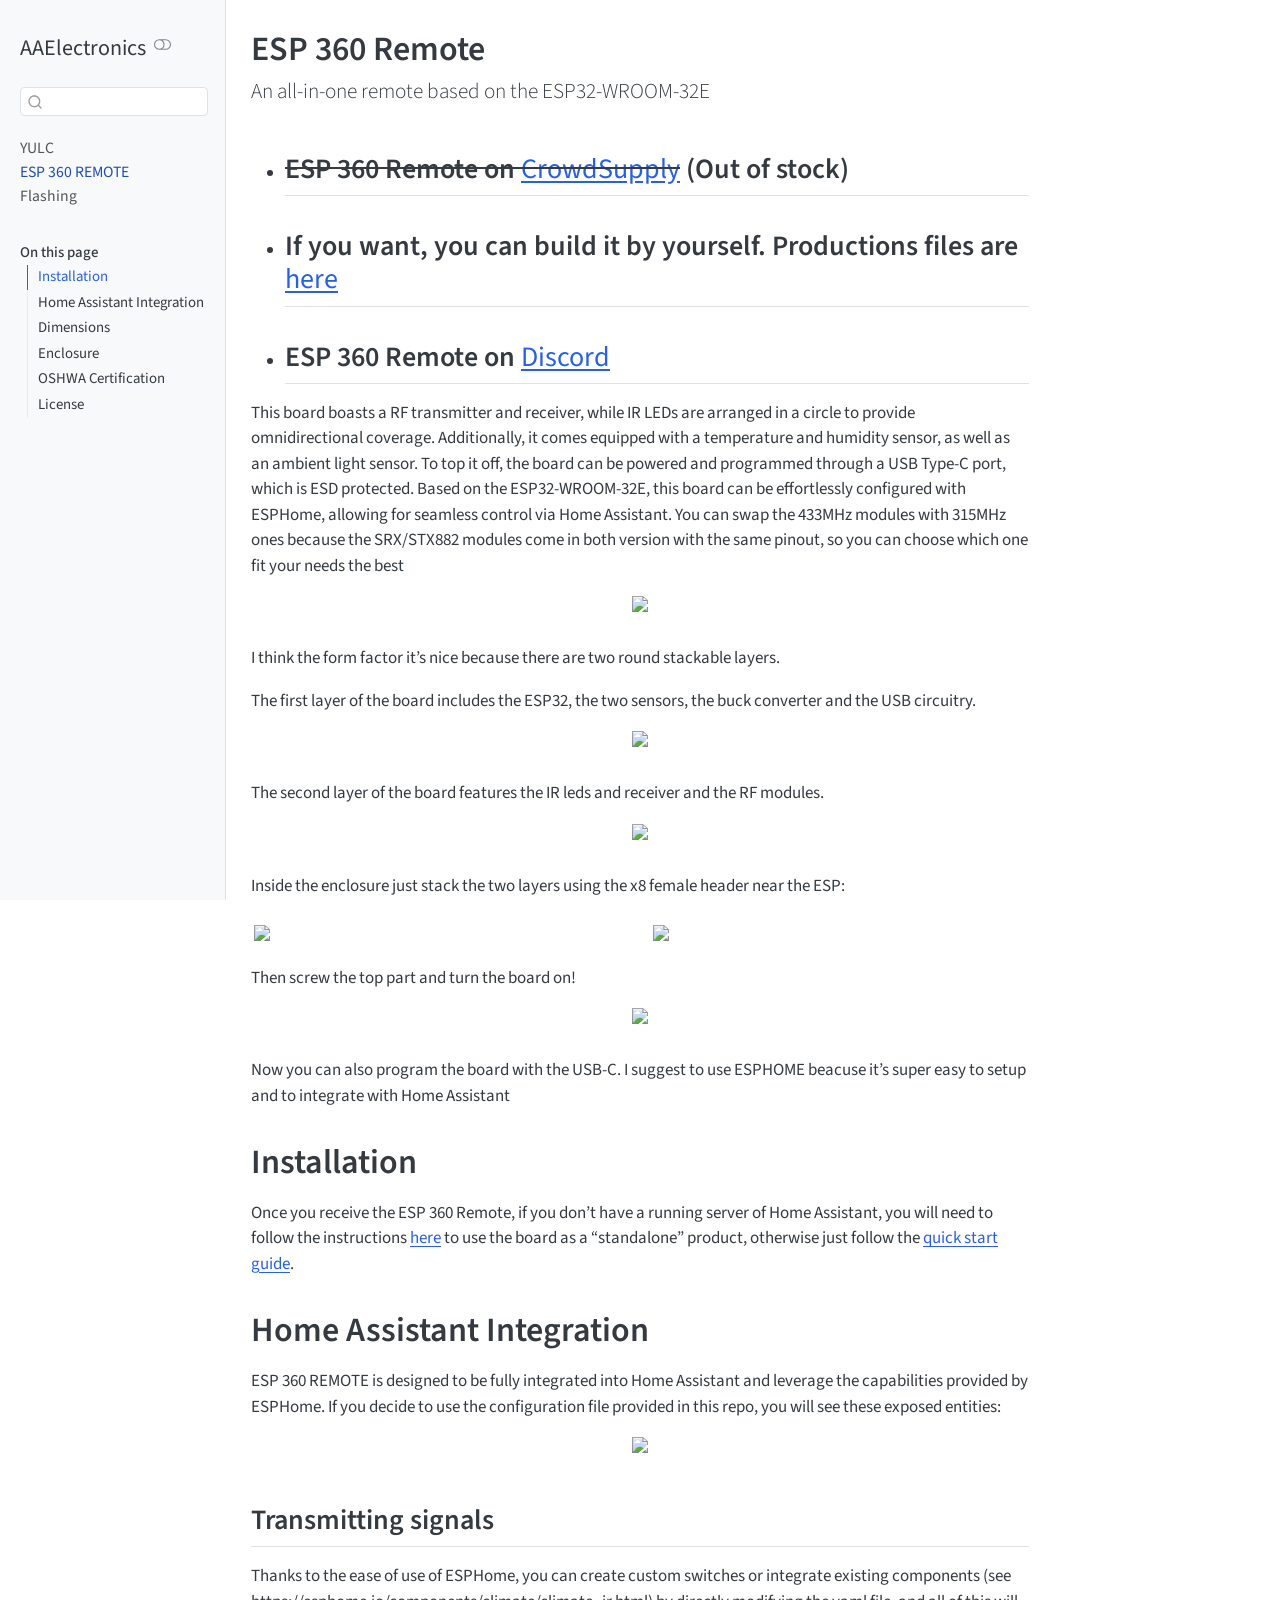
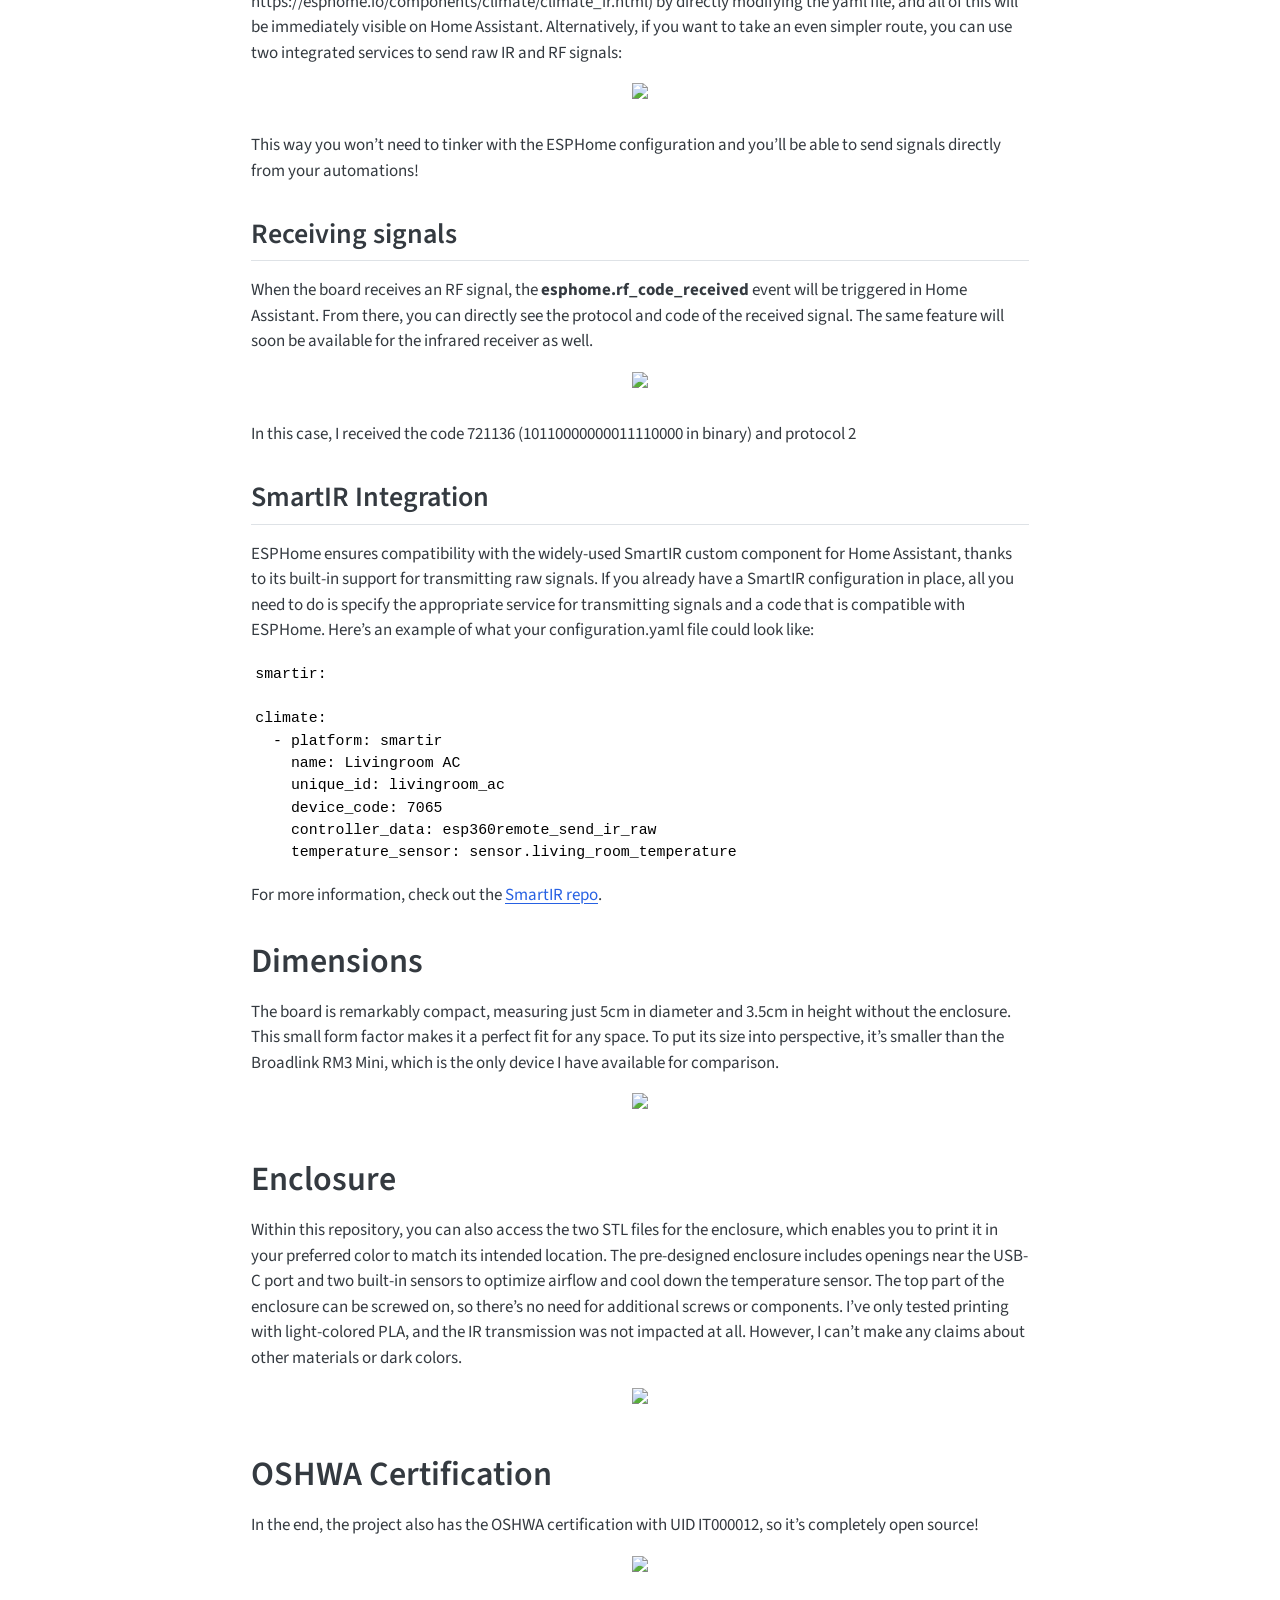
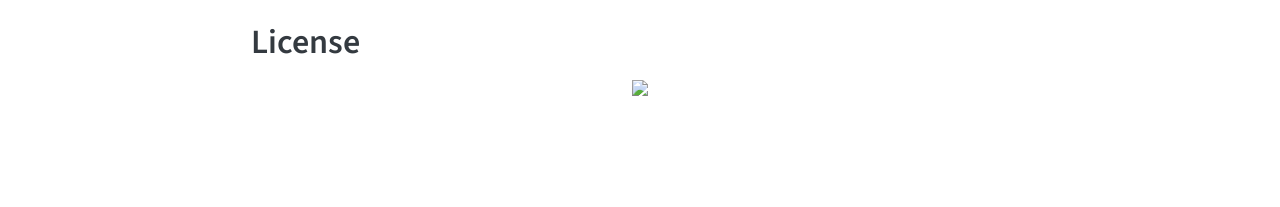
==== commit 7c617fc1: "Built site for gh-pages" ====
--- a/documentation/esp360/esp360.html
+++ b/documentation/esp360/esp360.html
@@ -2,17 +2,23 @@
 <html xmlns="http://www.w3.org/1999/xhtml" lang="en" xml:lang="en"><head>
 
 <meta charset="utf-8">
-<meta name="generator" content="quarto-1.8.27">
+<meta name="generator" content="quarto-1.10.18">
 
 <meta name="viewport" content="width=device-width, initial-scale=1.0, user-scalable=yes">
 
 
 <title>ESP 360 Remote – AAElectronics</title>
 <style>
-code{white-space: pre-wrap;}
+/* Default styles provided by pandoc.
+** See https://pandoc.org/MANUAL.html#variables-for-html for config info.
+*/
 span.smallcaps{font-variant: small-caps;}
-div.columns{display: flex; gap: min(4vw, 1.5em);}
-div.column{flex: auto; overflow-x: auto;}
+div.columns{display: flex; gap: 1.5em;}
+div.column{flex: auto;}
+@media screen {
+div.columns{gap: min(4vw, 1.5em);}
+div.column{overflow-x: auto;}
+}
 div.hanging-indent{margin-left: 1.5em; text-indent: -1.5em;}
 ul.task-list{list-style: none;}
 ul.task-list li input[type="checkbox"] {
@@ -32,19 +38,18 @@
 <meta name="quarto:offset" content="../../">
 <script src="../../site_libs/quarto-html/quarto.js" type="module"></script>
 <script src="../../site_libs/quarto-html/tabsets/tabsets.js" type="module"></script>
-<script src="../../site_libs/quarto-html/axe/axe-check.js" type="module"></script>
 <script src="../../site_libs/quarto-html/popper.min.js"></script>
 <script src="../../site_libs/quarto-html/tippy.umd.min.js"></script>
 <script src="../../site_libs/quarto-html/anchor.min.js"></script>
 <link href="../../site_libs/quarto-html/tippy.css" rel="stylesheet">
-<link href="../../site_libs/quarto-html/quarto-syntax-highlighting-ed96de9b727972fe78a7b5d16c58bf87.css" rel="stylesheet" class="quarto-color-scheme" id="quarto-text-highlighting-styles">
-<link href="../../site_libs/quarto-html/quarto-syntax-highlighting-dark-4d9afe2b8d18ee9fa5d0d57b5ed4214d.css" rel="stylesheet" class="quarto-color-scheme quarto-color-alternate" id="quarto-text-highlighting-styles">
-<link href="../../site_libs/quarto-html/quarto-syntax-highlighting-ed96de9b727972fe78a7b5d16c58bf87.css" rel="stylesheet" class="quarto-color-scheme-extra" id="quarto-text-highlighting-styles">
+<link href="../../site_libs/quarto-html/quarto-syntax-highlighting-64a204ab8560d761af7679ceaba22944.css" rel="stylesheet" class="quarto-color-scheme" id="quarto-text-highlighting-styles">
+<link href="../../site_libs/quarto-html/quarto-syntax-highlighting-dark-b85bc7c33db8c58e0ec93c3465666fed.css" rel="stylesheet" class="quarto-color-scheme quarto-color-alternate" id="quarto-text-highlighting-styles">
+<link href="../../site_libs/quarto-html/quarto-syntax-highlighting-64a204ab8560d761af7679ceaba22944.css" rel="stylesheet" class="quarto-color-scheme-extra" id="quarto-text-highlighting-styles">
 <script src="../../site_libs/bootstrap/bootstrap.min.js"></script>
 <link href="../../site_libs/bootstrap/bootstrap-icons.css" rel="stylesheet">
-<link href="../../site_libs/bootstrap/bootstrap-c30451789a0a2bcd5e941535c675cd30.min.css" rel="stylesheet" append-hash="true" class="quarto-color-scheme" id="quarto-bootstrap" data-mode="light">
-<link href="../../site_libs/bootstrap/bootstrap-dark-452555fb2cd10fd46433dc67f9b82a1c.min.css" rel="stylesheet" append-hash="true" class="quarto-color-scheme quarto-color-alternate" id="quarto-bootstrap" data-mode="dark">
-<link href="../../site_libs/bootstrap/bootstrap-c30451789a0a2bcd5e941535c675cd30.min.css" rel="stylesheet" append-hash="true" class="quarto-color-scheme-extra" id="quarto-bootstrap" data-mode="light">
+<link href="../../site_libs/bootstrap/bootstrap-fbc5b4e29cc3cf7a21410927c5af7b66.min.css" rel="stylesheet" append-hash="true" class="quarto-color-scheme" id="quarto-bootstrap" data-mode="light">
+<link href="../../site_libs/bootstrap/bootstrap-dark-69def36ae70bfc7ba170408cfc96c333.min.css" rel="stylesheet" append-hash="true" class="quarto-color-scheme quarto-color-alternate" id="quarto-bootstrap" data-mode="dark">
+<link href="../../site_libs/bootstrap/bootstrap-fbc5b4e29cc3cf7a21410927c5af7b66.min.css" rel="stylesheet" append-hash="true" class="quarto-color-scheme-extra" id="quarto-bootstrap" data-mode="light">
 <script id="quarto-search-options" type="application/json">{
   "location": "sidebar",
   "copy-button": false,
--- a/site_libs/quarto-html/quarto-syntax-highlighting-64a204ab8560d761af7679ceaba22944.css
+++ b/site_libs/quarto-html/quarto-syntax-highlighting-64a204ab8560d761af7679ceaba22944.css
@@ -0,0 +1,236 @@
+/* quarto syntax highlight colors */
+:root {
+  --quarto-hl-ot-color: #003B4F;
+  --quarto-hl-at-color: #657422;
+  --quarto-hl-ss-color: #20794D;
+  --quarto-hl-an-color: #5E5E5E;
+  --quarto-hl-fu-color: #4758AB;
+  --quarto-hl-st-color: #20794D;
+  --quarto-hl-cf-color: #003B4F;
+  --quarto-hl-op-color: #5E5E5E;
+  --quarto-hl-er-color: #AD0000;
+  --quarto-hl-bn-color: #AD0000;
+  --quarto-hl-al-color: #AD0000;
+  --quarto-hl-va-color: #111111;
+  --quarto-hl-bu-color: inherit;
+  --quarto-hl-ex-color: inherit;
+  --quarto-hl-pp-color: #AD0000;
+  --quarto-hl-in-color: #5E5E5E;
+  --quarto-hl-vs-color: #20794D;
+  --quarto-hl-wa-color: #5E5E5E;
+  --quarto-hl-do-color: #5E5E5E;
+  --quarto-hl-im-color: #00769E;
+  --quarto-hl-ch-color: #20794D;
+  --quarto-hl-dt-color: #AD0000;
+  --quarto-hl-fl-color: #AD0000;
+  --quarto-hl-co-color: #5E5E5E;
+  --quarto-hl-cv-color: #5E5E5E;
+  --quarto-hl-cn-color: #8f5902;
+  --quarto-hl-sc-color: #5E5E5E;
+  --quarto-hl-dv-color: #AD0000;
+  --quarto-hl-kw-color: #003B4F;
+}
+
+/* other quarto variables */
+:root {
+  --quarto-font-monospace: SFMono-Regular, Menlo, Monaco, Consolas, "Liberation Mono", "Courier New", monospace;
+}
+
+/* syntax highlight based on Pandoc's rules */
+pre > code.sourceCode > span {
+  color: #003B4F;
+}
+
+code.sourceCode > span {
+  color: #003B4F;
+}
+
+div.sourceCode,
+div.sourceCode pre.sourceCode {
+  color: #003B4F;
+}
+
+/* Normal */
+code span {
+  color: #003B4F;
+}
+
+/* Alert */
+code span.al {
+  color: #AD0000;
+  font-style: inherit;
+}
+
+/* Annotation */
+code span.an {
+  color: #5E5E5E;
+  font-style: inherit;
+}
+
+/* Attribute */
+code span.at {
+  color: #657422;
+  font-style: inherit;
+}
+
+/* BaseN */
+code span.bn {
+  color: #AD0000;
+  font-style: inherit;
+}
+
+/* BuiltIn */
+code span.bu {
+  font-style: inherit;
+}
+
+/* ControlFlow */
+code span.cf {
+  color: #003B4F;
+  font-weight: bold;
+  font-style: inherit;
+}
+
+/* Char */
+code span.ch {
+  color: #20794D;
+  font-style: inherit;
+}
+
+/* Constant */
+code span.cn {
+  color: #8f5902;
+  font-style: inherit;
+}
+
+/* Comment */
+code span.co {
+  color: #5E5E5E;
+  font-style: inherit;
+}
+
+/* CommentVar */
+code span.cv {
+  color: #5E5E5E;
+  font-style: italic;
+}
+
+/* Documentation */
+code span.do {
+  color: #5E5E5E;
+  font-style: italic;
+}
+
+/* DataType */
+code span.dt {
+  color: #AD0000;
+  font-style: inherit;
+}
+
+/* DecVal */
+code span.dv {
+  color: #AD0000;
+  font-style: inherit;
+}
+
+/* Error */
+code span.er {
+  color: #AD0000;
+  font-style: inherit;
+}
+
+/* Extension */
+code span.ex {
+  font-style: inherit;
+}
+
+/* Float */
+code span.fl {
+  color: #AD0000;
+  font-style: inherit;
+}
+
+/* Function */
+code span.fu {
+  color: #4758AB;
+  font-style: inherit;
+}
+
+/* Import */
+code span.im {
+  color: #00769E;
+  font-style: inherit;
+}
+
+/* Information */
+code span.in {
+  color: #5E5E5E;
+  font-style: inherit;
+}
+
+/* Keyword */
+code span.kw {
+  color: #003B4F;
+  font-weight: bold;
+  font-style: inherit;
+}
+
+/* Operator */
+code span.op {
+  color: #5E5E5E;
+  font-style: inherit;
+}
+
+/* Other */
+code span.ot {
+  color: #003B4F;
+  font-style: inherit;
+}
+
+/* Preprocessor */
+code span.pp {
+  color: #AD0000;
+  font-style: inherit;
+}
+
+/* SpecialChar */
+code span.sc {
+  color: #5E5E5E;
+  font-style: inherit;
+}
+
+/* SpecialString */
+code span.ss {
+  color: #20794D;
+  font-style: inherit;
+}
+
+/* String */
+code span.st {
+  color: #20794D;
+  font-style: inherit;
+}
+
+/* Variable */
+code span.va {
+  color: #111111;
+  font-style: inherit;
+}
+
+/* VerbatimString */
+code span.vs {
+  color: #20794D;
+  font-style: inherit;
+}
+
+/* Warning */
+code span.wa {
+  color: #5E5E5E;
+  font-style: italic;
+}
+
+.prevent-inlining {
+  content: "</";
+}
+
+/*# sourceMappingURL=9d8d5bb603a83b8298b89080a598c93b.css.map */
--- a/site_libs/quarto-html/quarto-syntax-highlighting-dark-b85bc7c33db8c58e0ec93c3465666fed.css
+++ b/site_libs/quarto-html/quarto-syntax-highlighting-dark-b85bc7c33db8c58e0ec93c3465666fed.css
@@ -0,0 +1,219 @@
+/* quarto syntax highlight colors */
+:root {
+  --quarto-hl-al-color: #f07178;
+  --quarto-hl-an-color: #d4d0ab;
+  --quarto-hl-at-color: #00e0e0;
+  --quarto-hl-bn-color: #d4d0ab;
+  --quarto-hl-bu-color: #abe338;
+  --quarto-hl-ch-color: #abe338;
+  --quarto-hl-co-color: #f8f8f2;
+  --quarto-hl-cv-color: #ffd700;
+  --quarto-hl-cn-color: #ffd700;
+  --quarto-hl-cf-color: #ffa07a;
+  --quarto-hl-dt-color: #ffa07a;
+  --quarto-hl-dv-color: #d4d0ab;
+  --quarto-hl-do-color: #f8f8f2;
+  --quarto-hl-er-color: #f07178;
+  --quarto-hl-ex-color: #00e0e0;
+  --quarto-hl-fl-color: #d4d0ab;
+  --quarto-hl-fu-color: #ffa07a;
+  --quarto-hl-im-color: #abe338;
+  --quarto-hl-in-color: #d4d0ab;
+  --quarto-hl-kw-color: #ffa07a;
+  --quarto-hl-op-color: #ffa07a;
+  --quarto-hl-ot-color: #00e0e0;
+  --quarto-hl-pp-color: #dcc6e0;
+  --quarto-hl-re-color: #00e0e0;
+  --quarto-hl-sc-color: #abe338;
+  --quarto-hl-ss-color: #abe338;
+  --quarto-hl-st-color: #abe338;
+  --quarto-hl-va-color: #00e0e0;
+  --quarto-hl-vs-color: #abe338;
+  --quarto-hl-wa-color: #dcc6e0;
+}
+
+/* other quarto variables */
+:root {
+  --quarto-font-monospace: SFMono-Regular, Menlo, Monaco, Consolas, "Liberation Mono", "Courier New", monospace;
+}
+
+/* syntax highlight based on Pandoc's rules */
+pre > code.sourceCode > span {
+  color: #f8f8f2;
+}
+
+code.sourceCode > span {
+  color: #f8f8f2;
+}
+
+div.sourceCode,
+div.sourceCode pre.sourceCode {
+  color: #f8f8f2;
+}
+
+/* Normal */
+code span {
+  color: #f8f8f2;
+}
+
+/* Alert */
+code span.al {
+  color: #f07178;
+}
+
+/* Annotation */
+code span.an {
+  color: #d4d0ab;
+}
+
+/* Attribute */
+code span.at {
+  color: #00e0e0;
+}
+
+/* BaseN */
+code span.bn {
+  color: #d4d0ab;
+}
+
+/* BuiltIn */
+code span.bu {
+  color: #abe338;
+}
+
+/* ControlFlow */
+code span.cf {
+  font-weight: bold;
+  color: #ffa07a;
+}
+
+/* Char */
+code span.ch {
+  color: #abe338;
+}
+
+/* Constant */
+code span.cn {
+  color: #ffd700;
+}
+
+/* Comment */
+code span.co {
+  font-style: italic;
+  color: #f8f8f2;
+}
+
+/* CommentVar */
+code span.cv {
+  color: #ffd700;
+}
+
+/* Documentation */
+code span.do {
+  color: #f8f8f2;
+}
+
+/* DataType */
+code span.dt {
+  color: #ffa07a;
+}
+
+/* DecVal */
+code span.dv {
+  color: #d4d0ab;
+}
+
+/* Error */
+code span.er {
+  color: #f07178;
+  text-decoration: underline;
+}
+
+/* Extension */
+code span.ex {
+  font-weight: bold;
+  color: #00e0e0;
+}
+
+/* Float */
+code span.fl {
+  color: #d4d0ab;
+}
+
+/* Function */
+code span.fu {
+  color: #ffa07a;
+}
+
+/* Import */
+code span.im {
+  color: #abe338;
+}
+
+/* Information */
+code span.in {
+  color: #d4d0ab;
+}
+
+/* Keyword */
+code span.kw {
+  font-weight: bold;
+  color: #ffa07a;
+}
+
+/* Operator */
+code span.op {
+  color: #ffa07a;
+}
+
+/* Other */
+code span.ot {
+  color: #00e0e0;
+}
+
+/* Preprocessor */
+code span.pp {
+  color: #dcc6e0;
+}
+
+/* RegionMarker */
+code span.re {
+  background-color: #f8f8f2;
+  color: #00e0e0;
+}
+
+/* SpecialChar */
+code span.sc {
+  color: #abe338;
+}
+
+/* SpecialString */
+code span.ss {
+  color: #abe338;
+}
+
+/* String */
+code span.st {
+  color: #abe338;
+}
+
+/* Variable */
+code span.va {
+  color: #00e0e0;
+}
+
+/* VerbatimString */
+code span.vs {
+  color: #abe338;
+}
+
+/* Warning */
+code span.wa {
+  color: #dcc6e0;
+}
+
+.prevent-inlining {
+  content: "</";
+}
+
+/*# sourceMappingURL=4ed8f1090dec6531da29ab00902aa718.css.map */
--- a/site_libs/quarto-html/quarto-syntax-highlighting-64a204ab8560d761af7679ceaba22944.css
+++ b/site_libs/quarto-html/quarto-syntax-highlighting-64a204ab8560d761af7679ceaba22944.css
@@ -0,0 +1,236 @@
+/* quarto syntax highlight colors */
+:root {
+  --quarto-hl-ot-color: #003B4F;
+  --quarto-hl-at-color: #657422;
+  --quarto-hl-ss-color: #20794D;
+  --quarto-hl-an-color: #5E5E5E;
+  --quarto-hl-fu-color: #4758AB;
+  --quarto-hl-st-color: #20794D;
+  --quarto-hl-cf-color: #003B4F;
+  --quarto-hl-op-color: #5E5E5E;
+  --quarto-hl-er-color: #AD0000;
+  --quarto-hl-bn-color: #AD0000;
+  --quarto-hl-al-color: #AD0000;
+  --quarto-hl-va-color: #111111;
+  --quarto-hl-bu-color: inherit;
+  --quarto-hl-ex-color: inherit;
+  --quarto-hl-pp-color: #AD0000;
+  --quarto-hl-in-color: #5E5E5E;
+  --quarto-hl-vs-color: #20794D;
+  --quarto-hl-wa-color: #5E5E5E;
+  --quarto-hl-do-color: #5E5E5E;
+  --quarto-hl-im-color: #00769E;
+  --quarto-hl-ch-color: #20794D;
+  --quarto-hl-dt-color: #AD0000;
+  --quarto-hl-fl-color: #AD0000;
+  --quarto-hl-co-color: #5E5E5E;
+  --quarto-hl-cv-color: #5E5E5E;
+  --quarto-hl-cn-color: #8f5902;
+  --quarto-hl-sc-color: #5E5E5E;
+  --quarto-hl-dv-color: #AD0000;
+  --quarto-hl-kw-color: #003B4F;
+}
+
+/* other quarto variables */
+:root {
+  --quarto-font-monospace: SFMono-Regular, Menlo, Monaco, Consolas, "Liberation Mono", "Courier New", monospace;
+}
+
+/* syntax highlight based on Pandoc's rules */
+pre > code.sourceCode > span {
+  color: #003B4F;
+}
+
+code.sourceCode > span {
+  color: #003B4F;
+}
+
+div.sourceCode,
+div.sourceCode pre.sourceCode {
+  color: #003B4F;
+}
+
+/* Normal */
+code span {
+  color: #003B4F;
+}
+
+/* Alert */
+code span.al {
+  color: #AD0000;
+  font-style: inherit;
+}
+
+/* Annotation */
+code span.an {
+  color: #5E5E5E;
+  font-style: inherit;
+}
+
+/* Attribute */
+code span.at {
+  color: #657422;
+  font-style: inherit;
+}
+
+/* BaseN */
+code span.bn {
+  color: #AD0000;
+  font-style: inherit;
+}
+
+/* BuiltIn */
+code span.bu {
+  font-style: inherit;
+}
+
+/* ControlFlow */
+code span.cf {
+  color: #003B4F;
+  font-weight: bold;
+  font-style: inherit;
+}
+
+/* Char */
+code span.ch {
+  color: #20794D;
+  font-style: inherit;
+}
+
+/* Constant */
+code span.cn {
+  color: #8f5902;
+  font-style: inherit;
+}
+
+/* Comment */
+code span.co {
+  color: #5E5E5E;
+  font-style: inherit;
+}
+
+/* CommentVar */
+code span.cv {
+  color: #5E5E5E;
+  font-style: italic;
+}
+
+/* Documentation */
+code span.do {
+  color: #5E5E5E;
+  font-style: italic;
+}
+
+/* DataType */
+code span.dt {
+  color: #AD0000;
+  font-style: inherit;
+}
+
+/* DecVal */
+code span.dv {
+  color: #AD0000;
+  font-style: inherit;
+}
+
+/* Error */
+code span.er {
+  color: #AD0000;
+  font-style: inherit;
+}
+
+/* Extension */
+code span.ex {
+  font-style: inherit;
+}
+
+/* Float */
+code span.fl {
+  color: #AD0000;
+  font-style: inherit;
+}
+
+/* Function */
+code span.fu {
+  color: #4758AB;
+  font-style: inherit;
+}
+
+/* Import */
+code span.im {
+  color: #00769E;
+  font-style: inherit;
+}
+
+/* Information */
+code span.in {
+  color: #5E5E5E;
+  font-style: inherit;
+}
+
+/* Keyword */
+code span.kw {
+  color: #003B4F;
+  font-weight: bold;
+  font-style: inherit;
+}
+
+/* Operator */
+code span.op {
+  color: #5E5E5E;
+  font-style: inherit;
+}
+
+/* Other */
+code span.ot {
+  color: #003B4F;
+  font-style: inherit;
+}
+
+/* Preprocessor */
+code span.pp {
+  color: #AD0000;
+  font-style: inherit;
+}
+
+/* SpecialChar */
+code span.sc {
+  color: #5E5E5E;
+  font-style: inherit;
+}
+
+/* SpecialString */
+code span.ss {
+  color: #20794D;
+  font-style: inherit;
+}
+
+/* String */
+code span.st {
+  color: #20794D;
+  font-style: inherit;
+}
+
+/* Variable */
+code span.va {
+  color: #111111;
+  font-style: inherit;
+}
+
+/* VerbatimString */
+code span.vs {
+  color: #20794D;
+  font-style: inherit;
+}
+
+/* Warning */
+code span.wa {
+  color: #5E5E5E;
+  font-style: italic;
+}
+
+.prevent-inlining {
+  content: "</";
+}
+
+/*# sourceMappingURL=9d8d5bb603a83b8298b89080a598c93b.css.map */
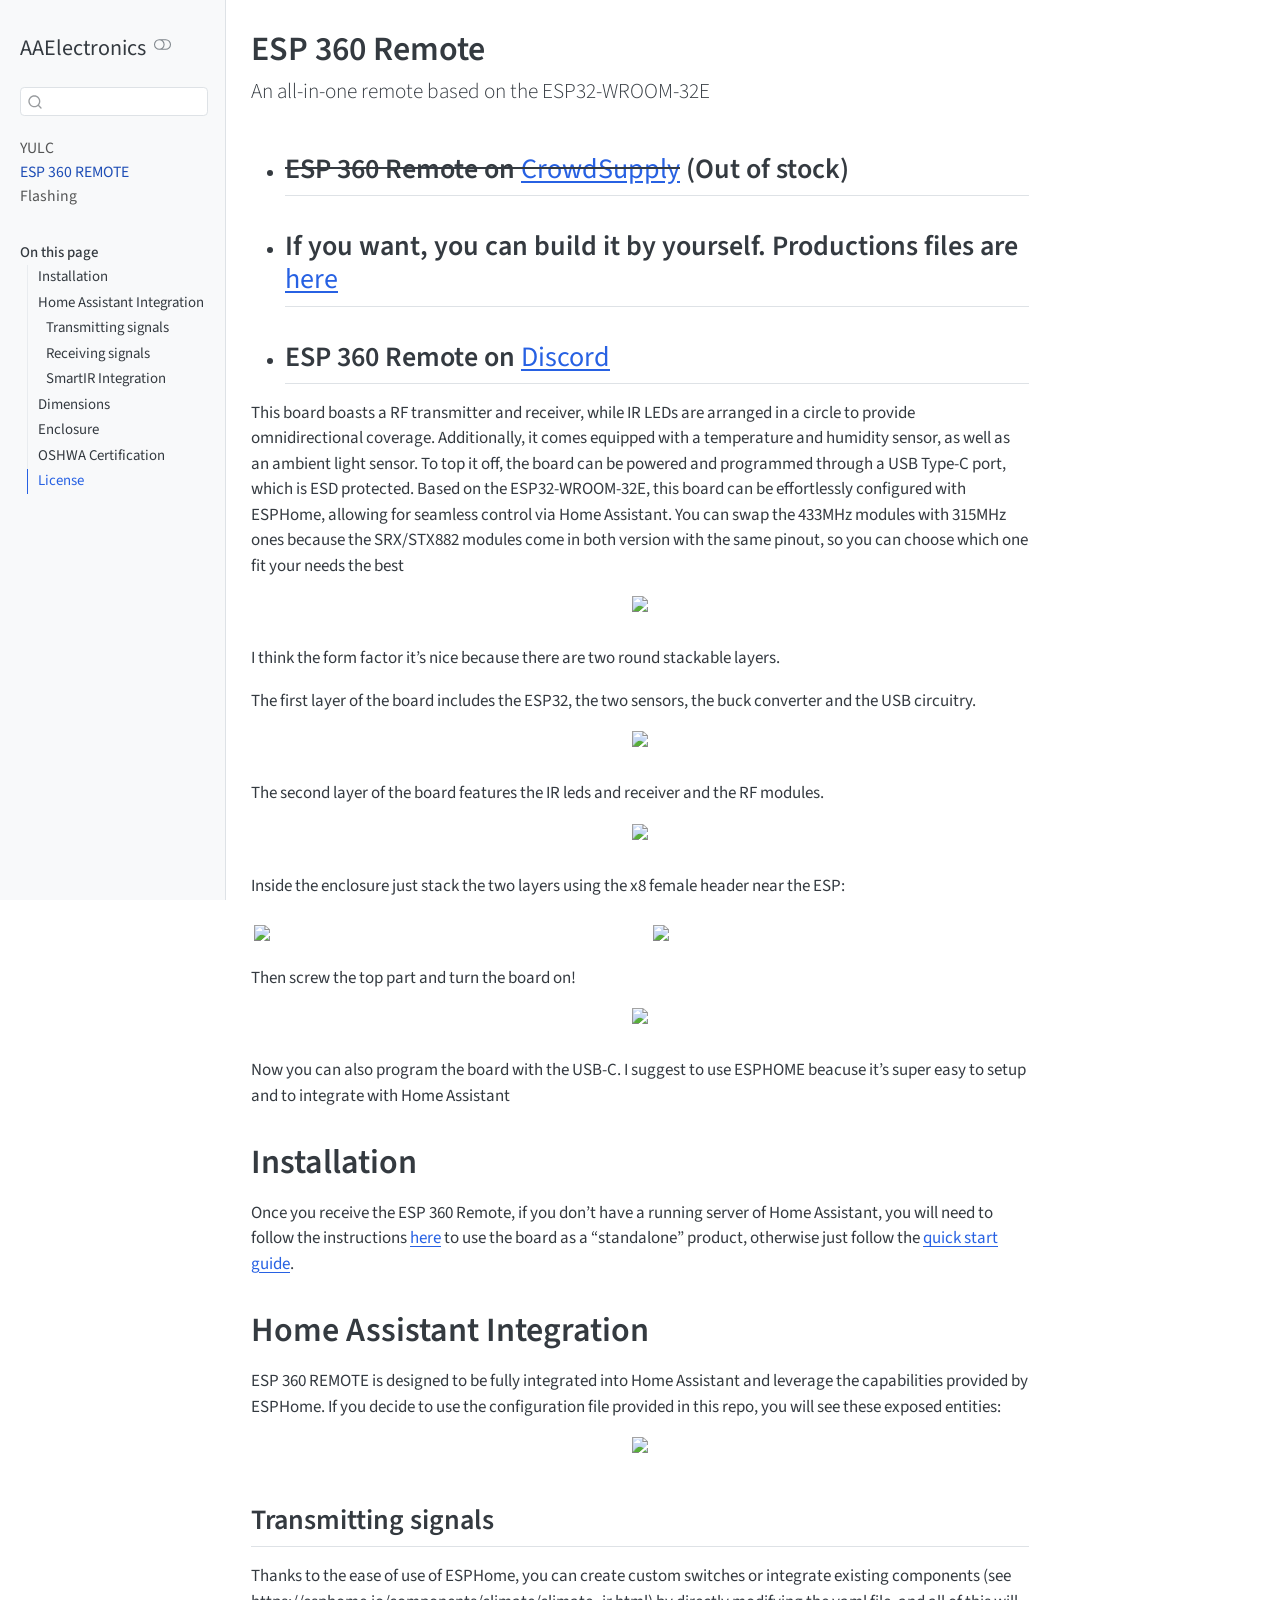
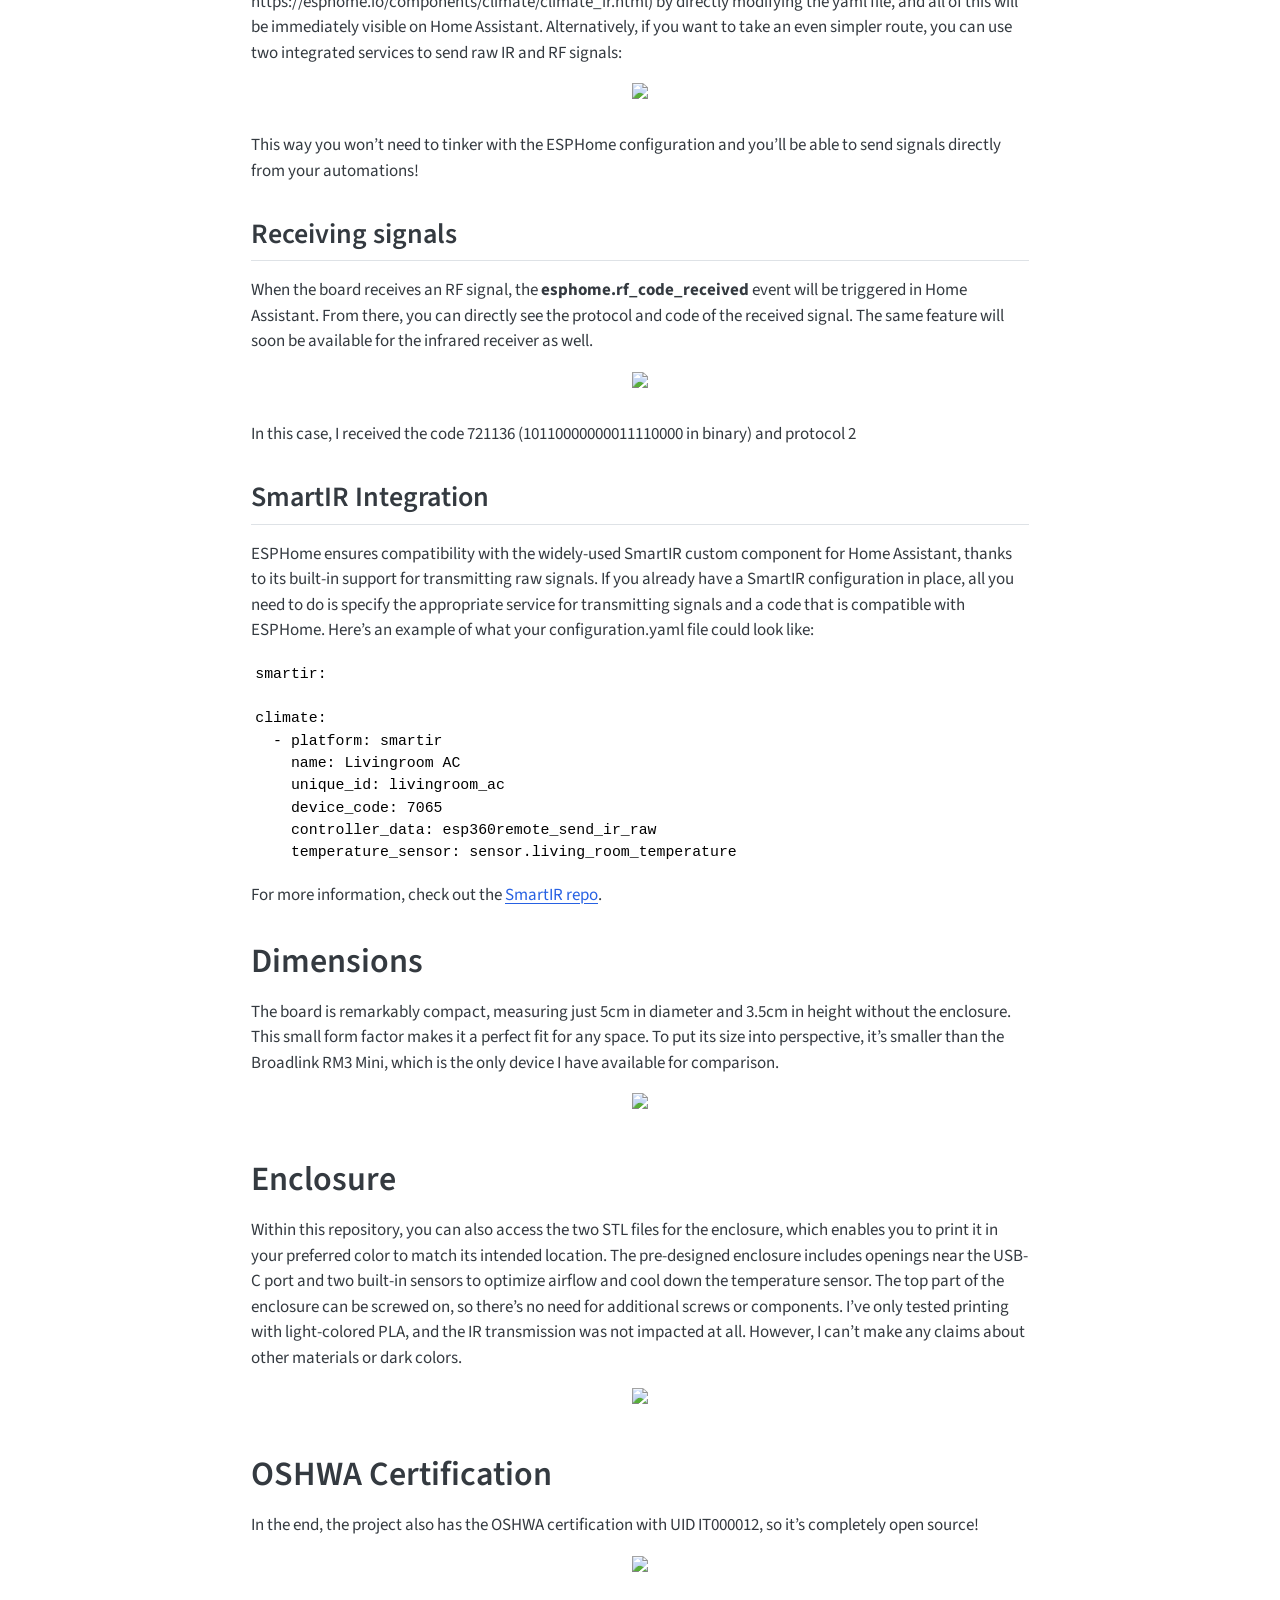
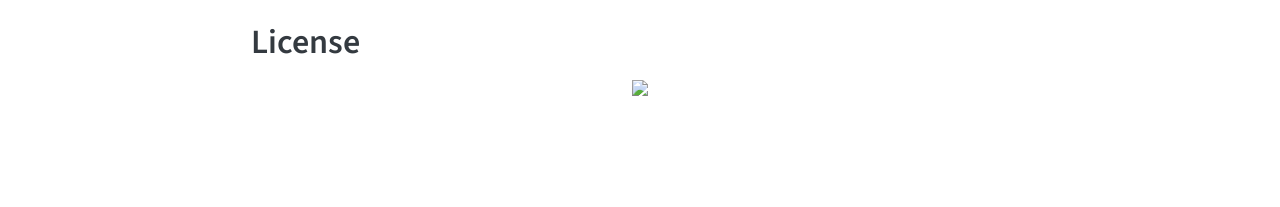
==== commit ae2ed1fa: "Built site for gh-pages" ====
--- a/documentation/esp360/esp360.html
+++ b/documentation/esp360/esp360.html
@@ -2,7 +2,7 @@
 <html xmlns="http://www.w3.org/1999/xhtml" lang="en" xml:lang="en"><head>
 
 <meta charset="utf-8">
-<meta name="generator" content="quarto-1.10.18">
+<meta name="generator" content="quarto-1.11.9">
 
 <meta name="viewport" content="width=device-width, initial-scale=1.0, user-scalable=yes">
 
@@ -38,18 +38,19 @@
 <meta name="quarto:offset" content="../../">
 <script src="../../site_libs/quarto-html/quarto.js" type="module"></script>
 <script src="../../site_libs/quarto-html/tabsets/tabsets.js" type="module"></script>
+<script src="../../site_libs/quarto-html/scrollable-regions/scrollable-regions.js" type="module"></script>
 <script src="../../site_libs/quarto-html/popper.min.js"></script>
 <script src="../../site_libs/quarto-html/tippy.umd.min.js"></script>
 <script src="../../site_libs/quarto-html/anchor.min.js"></script>
 <link href="../../site_libs/quarto-html/tippy.css" rel="stylesheet">
-<link href="../../site_libs/quarto-html/quarto-syntax-highlighting-64a204ab8560d761af7679ceaba22944.css" rel="stylesheet" class="quarto-color-scheme" id="quarto-text-highlighting-styles">
-<link href="../../site_libs/quarto-html/quarto-syntax-highlighting-dark-b85bc7c33db8c58e0ec93c3465666fed.css" rel="stylesheet" class="quarto-color-scheme quarto-color-alternate" id="quarto-text-highlighting-styles">
-<link href="../../site_libs/quarto-html/quarto-syntax-highlighting-64a204ab8560d761af7679ceaba22944.css" rel="stylesheet" class="quarto-color-scheme-extra" id="quarto-text-highlighting-styles">
+<link href="../../site_libs/quarto-html/quarto-syntax-highlighting-63b5708e65d6cd79cd7618c58d0c21e7.css" rel="stylesheet" class="quarto-color-scheme" id="quarto-text-highlighting-styles">
+<link href="../../site_libs/quarto-html/quarto-syntax-highlighting-dark-447e42e69aaa9833c0ba1b986f430b20.css" rel="stylesheet" class="quarto-color-scheme quarto-color-alternate" id="quarto-text-highlighting-styles">
+<link href="../../site_libs/quarto-html/quarto-syntax-highlighting-63b5708e65d6cd79cd7618c58d0c21e7.css" rel="stylesheet" class="quarto-color-scheme-extra" id="quarto-text-highlighting-styles">
 <script src="../../site_libs/bootstrap/bootstrap.min.js"></script>
 <link href="../../site_libs/bootstrap/bootstrap-icons.css" rel="stylesheet">
-<link href="../../site_libs/bootstrap/bootstrap-fbc5b4e29cc3cf7a21410927c5af7b66.min.css" rel="stylesheet" append-hash="true" class="quarto-color-scheme" id="quarto-bootstrap" data-mode="light">
-<link href="../../site_libs/bootstrap/bootstrap-dark-69def36ae70bfc7ba170408cfc96c333.min.css" rel="stylesheet" append-hash="true" class="quarto-color-scheme quarto-color-alternate" id="quarto-bootstrap" data-mode="dark">
-<link href="../../site_libs/bootstrap/bootstrap-fbc5b4e29cc3cf7a21410927c5af7b66.min.css" rel="stylesheet" append-hash="true" class="quarto-color-scheme-extra" id="quarto-bootstrap" data-mode="light">
+<link href="../../site_libs/bootstrap/bootstrap-391765077b56cf3511d3ef52b6e4ce30.min.css" rel="stylesheet" append-hash="true" class="quarto-color-scheme" id="quarto-bootstrap" data-mode="light">
+<link href="../../site_libs/bootstrap/bootstrap-dark-3838864651c2c9c9df7dc4766a44feb5.min.css" rel="stylesheet" append-hash="true" class="quarto-color-scheme quarto-color-alternate" id="quarto-bootstrap" data-mode="dark">
+<link href="../../site_libs/bootstrap/bootstrap-391765077b56cf3511d3ef52b6e4ce30.min.css" rel="stylesheet" append-hash="true" class="quarto-color-scheme-extra" id="quarto-bootstrap" data-mode="light">
 <script id="quarto-search-options" type="application/json">{
   "location": "sidebar",
   "copy-button": false,
@@ -101,7 +102,7 @@
 <link rel="stylesheet" href="../../styles.css">
 </head>
 
-<body class="nav-sidebar docked quarto-light"><script id="quarto-html-before-body" type="application/javascript">
+<body class="nav-sidebar docked quarto-light"><a id="quarto-skip-link" class="visually-hidden-focusable" href="#quarto-document-content">Skip to main content</a><script id="quarto-html-before-body" type="application/javascript">
     const toggleBodyColorMode = (bsSheetEl) => {
       const mode = bsSheetEl.getAttribute("data-mode");
       const bodyEl = window.document.querySelector("body");
@@ -124,6 +125,7 @@
       for (let i=0; i < toggles.length; i++) {
         const toggle = toggles[i];
         if (toggle) {
+          toggle.setAttribute("aria-checked", alternate ? "true" : "false");
           if (alternate) {
             toggle.classList.add("alternate");
           } else {
@@ -153,13 +155,19 @@
       manageTransitions('#quarto-margin-sidebar .nav-link', true);
       // Switch the toggles
       setColorSchemeToggle(alternate)
-      // Hack to workaround the fact that safari doesn't
-      // properly recolor the scrollbar when toggling (#1455)
+    }
+    // Hack to workaround the fact that safari doesn't
+    // properly recolor the scrollbar when toggling (#1455).
+    // Not run on load: stylesheets are set before first paint there, and
+    // scrolling would undo the scroll to a URL fragment (#14973).
+    // The one pixel nudge keeps the reader where they were.
+    const refreshSafariScrollbar = () => {
       if (navigator.userAgent.indexOf('Safari') > 0 && navigator.userAgent.indexOf('Chrome') == -1) {
         manageTransitions("body", false);
-        window.scrollTo(0, 1);
+        const scrollY = window.scrollY;
+        window.scrollTo(0, scrollY > 0 ? scrollY - 1 : 1);
         setTimeout(() => {
-          window.scrollTo(0, 0);
+          window.scrollTo(0, scrollY);
           manageTransitions("body", true);
         }, 40);
       }
@@ -253,6 +261,7 @@
       // Read the current dark / light value
       let toAlternate = !hasAlternateSentinel();
       toggleColorMode(toAlternate);
+      refreshSafariScrollbar();
       setStyleSentinel(toAlternate);
       toggleGiscusIfUsed(toAlternate, darkModeDefault);
       window.dispatchEvent(new Event('resize'));
@@ -267,13 +276,13 @@
 
 <div id="quarto-search-results"></div>
   <header id="quarto-header" class="headroom fixed-top">
-  <nav class="quarto-secondary-nav">
+  <nav class="quarto-secondary-nav" aria-label="Toolbar">
     <div class="container-fluid d-flex">
       <button type="button" class="quarto-btn-toggle btn" data-bs-toggle="collapse" role="button" data-bs-target=".quarto-sidebar-collapse-item" aria-controls="quarto-sidebar" aria-expanded="false" aria-label="Toggle sidebar navigation" onclick="if (window.quartoToggleHeadroom) { window.quartoToggleHeadroom(); }">
         <i class="bi bi-layout-text-sidebar-reverse"></i>
       </button>
-        <nav class="quarto-page-breadcrumbs" aria-label="breadcrumb"><ol class="breadcrumb"><li class="breadcrumb-item"><a href="../../documentation/esp360/esp360.html">ESP 360 REMOTE</a></li></ol></nav>
-        <a class="flex-grow-1" role="navigation" data-bs-toggle="collapse" data-bs-target=".quarto-sidebar-collapse-item" aria-controls="quarto-sidebar" aria-expanded="false" aria-label="Toggle sidebar navigation" onclick="if (window.quartoToggleHeadroom) { window.quartoToggleHeadroom(); }">      
+        <nav class="quarto-page-breadcrumbs" aria-label="Breadcrumbs"><ol class="breadcrumb"><li class="breadcrumb-item"><a href="../../documentation/esp360/esp360.html">ESP 360 REMOTE</a></li></ol></nav>
+        <a class="flex-grow-1" data-bs-toggle="collapse" data-bs-target=".quarto-sidebar-collapse-item" onclick="if (window.quartoToggleHeadroom) { window.quartoToggleHeadroom(); }">      
         </a>
       <button type="button" class="btn quarto-search-button" aria-label="Search" onclick="window.quartoOpenSearch();">
         <i class="bi bi-search"></i>
@@ -284,12 +293,12 @@
 <!-- content -->
 <div id="quarto-content" class="quarto-container page-columns page-rows-contents page-layout-article">
 <!-- sidebar -->
-  <nav id="quarto-sidebar" class="sidebar collapse collapse-horizontal quarto-sidebar-collapse-item sidebar-navigation docked overflow-auto">
+  <nav id="quarto-sidebar" class="sidebar collapse collapse-horizontal quarto-sidebar-collapse-item sidebar-navigation docked overflow-auto" aria-label="Site">
     <div class="pt-lg-2 mt-2 text-left sidebar-header">
     <div class="sidebar-title mb-0 py-0">
       <a href="../../">AAElectronics</a> 
         <div class="sidebar-tools-main">
-  <a href="" class="quarto-color-scheme-toggle quarto-navigation-tool  px-1" onclick="window.quartoToggleColorScheme(); return false;" title="Toggle dark mode"><i class="bi"></i></a>
+  <button type="button" role="switch" aria-checked="false" class="quarto-color-scheme-toggle quarto-navigation-tool  px-1" onclick="window.quartoToggleColorScheme(); return false;" title="Toggle dark mode" aria-label="Toggle dark mode"><i class="bi"></i></button>
 </div>
     </div>
       </div>
@@ -320,7 +329,7 @@
 </li>
     </ul>
     </div>
-    <nav id="TOC" role="doc-toc" class="toc-active" data-toc-expanded="2">
+    <nav id="TOC" role="doc-toc" aria-labelledby="toc-title" class="toc-active" data-toc-expanded="2">
     <h2 id="toc-title">On this page</h2>
    
   <ul>
@@ -343,7 +352,7 @@
     <div id="quarto-margin-sidebar" class="sidebar margin-sidebar zindex-bottom">
     </div>
 <!-- main -->
-<main class="content" id="quarto-document-content">
+<main class="content" id="quarto-document-content" tabindex="-1">
 
 
 <header id="title-block-header" class="quarto-title-block default">
@@ -498,15 +507,50 @@
   window.document.addEventListener("DOMContentLoaded", function (event) {
     // Ensure there is a toggle, if there isn't float one in the top right
     if (window.document.querySelector('.quarto-color-scheme-toggle') === null) {
-      const a = window.document.createElement('a');
-      a.classList.add('top-right');
-      a.classList.add('quarto-color-scheme-toggle');
-      a.href = "";
-      a.onclick = function() { try { window.quartoToggleColorScheme(); } catch {} return false; };
+      const toggle = window.document.createElement('button');
+      toggle.type = "button";
+      toggle.setAttribute("role", "switch");
+      toggle.setAttribute("aria-checked", "false");
+      toggle.classList.add('top-right');
+      toggle.classList.add('quarto-color-scheme-toggle');
+      toggle.setAttribute("aria-label", "Toggle dark mode");
+      toggle.onclick = function() { try { window.quartoToggleColorScheme(); } catch {} return false; };
       const i = window.document.createElement("i");
       i.classList.add('bi');
-      a.appendChild(i);
-      window.document.body.appendChild(a);
+      toggle.appendChild(i);
+      // Put the toggle in a landmark of its own, so that landmark navigation
+      // can reach it.
+      //
+      // The container is always a fresh direct child of body, and the toggle is
+      // never moved into page furniture that the theme or the author controls.
+      // The toggle is positioned against the page, so any ancestor that
+      // establishes a containing block captures it: a positioned element or a
+      // grid for position: absolute, and transform, filter, will-change or
+      // contain for position: fixed. A direct child of body has none of these
+      // to inherit, and the shift when one appears is silent and visual.
+      //
+      // ARIA says a document should have at most one banner, and axe reports a
+      // duplicate whether or not the banners carry distinct labels. So use a
+      // header when the page has no banner yet, and a named region otherwise.
+      //
+      // A header is a banner wherever it sits, unless it is inside sectioning
+      // content, so this cannot just look at the children of body: a custom
+      // page layout wraps the title block header in a plain div. An explicit
+      // role="banner" always counts.
+      const sectioning = 'article, aside, main, nav, section, [role="article"], [role="complementary"], [role="main"], [role="navigation"], [role="region"]';
+      const hasBanner = Array.from(
+        window.document.querySelectorAll('header:not([role]), [role="banner"]')
+      ).some(function(el) {
+        return el.hasAttribute("role") || el.closest(sectioning) === null;
+      });
+      const container = window.document.createElement(hasBanner ? "div" : "header");
+      if (hasBanner) {
+        container.setAttribute("role", "region");
+        container.setAttribute("aria-label", "Toggle dark mode");
+      }
+      container.classList.add('quarto-color-scheme-toggle-container');
+      container.appendChild(toggle);
+      window.document.body.appendChild(container);
     }
     setColorSchemeToggle(hasAlternateSentinel())
     const icon = "";
@@ -585,7 +629,8 @@
           return filterRegex.test(href) || localhostRegex.test(href) || mailtoRegex.test(href);
       }
       // Inspect non-navigation links and adorn them if external
-     var links = window.document.querySelectorAll('a[href]:not(.nav-link):not(.navbar-brand):not(.toc-action):not(.sidebar-link):not(.sidebar-item-toggle):not(.pagination-link):not(.no-external):not([aria-hidden]):not(.dropdown-item):not(.quarto-navigation-tool):not(.about-link)');
+      window.quartoDecorateExternalLinks = function (root) {
+     var links = (root || window.document).querySelectorAll('a[href]:not(.nav-link):not(.navbar-brand):not(.toc-action):not(.sidebar-link):not(.sidebar-item-toggle):not(.pagination-link):not(.no-external):not([aria-hidden]):not(.dropdown-item):not(.quarto-navigation-tool):not(.about-link)');
       for (var i=0; i<links.length; i++) {
         const link = links[i];
         if (!isInternal(link.href)) {
@@ -594,8 +639,69 @@
           if (link.dataset.originalHref !== undefined) {
             link.href = link.dataset.originalHref;
           }
-        }
-      }
+          if (!link.classList.contains('no-external-icon')) {
+          }
+        }
+      }
+      };
+      window.quartoDecorateExternalLinks(window.document);
+    // Esc closes the popup (WCAG 1.4.13) and focus leaving both trigger and
+    // popup closes it (WCAG 2.4.11); tippy handles neither for interactive popups.
+    const hideOnEscAndFocusOut = {
+      name: 'hideOnEscAndFocusOut',
+      defaultValue: true,
+      fn(instance) {
+        const dismiss = () => {
+          // A show scheduled by the trigger delay would otherwise reopen it
+          instance.clearDelayTimeouts();
+          instance.hide();
+        };
+        const onKeyDown = (event) => {
+          if (event.key !== 'Escape') {
+            return;
+          }
+          // Keep Esc from also reaching page handlers (e.g. reveal.js overview),
+          // except an open reveal.js slide menu, which Esc should close too.
+          // The menu handles keys only when its keyboard option is on.
+          const menuHandlesEsc = window.Reveal?.getPlugin?.('menu')?.isOpen() &&
+            window.Reveal.getConfig().menu?.keyboard !== false;
+          if (!menuHandlesEsc) {
+            event.stopPropagation();
+          }
+          if (instance.popper.contains(window.document.activeElement)) {
+            // Disabled while refocusing so the focus trigger does not reopen it
+            instance.disable();
+            instance.reference.focus();
+            instance.enable();
+          }
+          dismiss();
+        };
+        const onFocusOut = (event) => {
+          const target = event.relatedTarget;
+          if (target && !instance.reference.contains(target) &&
+              !instance.popper.contains(target)) {
+            dismiss();
+          }
+        };
+        // On the trigger too: a click trigger (code-annotations: select) has no
+        // blur handling. Attached for the instance's lifetime so leaving the
+        // trigger also cancels a show still pending on the trigger delay.
+        instance.reference.addEventListener('focusout', onFocusOut);
+        return {
+          onShow() {
+            window.document.addEventListener('keydown', onKeyDown, true);
+            instance.popper.addEventListener('focusout', onFocusOut);
+          },
+          onHide() {
+            window.document.removeEventListener('keydown', onKeyDown, true);
+            instance.popper.removeEventListener('focusout', onFocusOut);
+          },
+          onDestroy() {
+            instance.reference.removeEventListener('focusout', onFocusOut);
+          },
+        };
+      },
+    };
     function tippyHover(el, contentFn, onTriggerFn, onUntriggerFn) {
       const config = {
         allowHTML: true,
@@ -609,6 +715,7 @@
         interactiveBorder: 10,
         theme: 'quarto',
         placement: 'bottom-start',
+        plugins: [hideOnEscAndFocusOut],
       };
       if (contentFn) {
         config.content = contentFn;
@@ -771,44 +878,54 @@
           const lineIds = lines.map((line) => {
             return targetCell + "-" + line;
           })
-          let top = null;
-          let height = null;
-          let parent = null;
+          // Each band is positioned against its own containing block, which is
+          // not the offsetParent of the lines, so place it from client rects.
+          const placeBand = (band, firstEl, lastEl, codeBlock) => {
+            const container = band.offsetParent;
+            if (container === null) {
+              return;
+            }
+            const containerRect = container.getBoundingClientRect();
+            // Reveal.js scales slides with a transform, so convert client
+            // pixels back to the CSS pixels of the container.
+            const scale = containerRect.height / container.offsetHeight || 1;
+            const firstRect = firstEl.getBoundingClientRect();
+            const lastRect = lastEl.getBoundingClientRect();
+            const top = (firstRect.top - containerRect.top) / scale - container.clientTop + container.scrollTop;
+            const height = (lastRect.bottom - firstRect.top) / scale;
+            band.style.top = top - 2 + "px";
+            band.style.height = height + 4 + "px";
+            if (codeBlock) {
+              // Without the copy button wrapper, the containing block is wider
+              // than the code block, so span the code block explicitly.
+              const blockRect = codeBlock.getBoundingClientRect();
+              band.style.left = (blockRect.left - containerRect.left) / scale - container.clientLeft + container.scrollLeft + "px";
+              band.style.width = blockRect.width / scale + "px";
+            }
+          };
           if (lineIds.length > 0) {
-              //compute the position of the single el (top and bottom and make a div)
-              const el = window.document.getElementById(lineIds[0]);
-              top = el.offsetTop;
-              height = el.offsetHeight;
-              parent = el.parentElement.parentElement;
-            if (lineIds.length > 1) {
-              const lastEl = window.document.getElementById(lineIds[lineIds.length - 1]);
-              const bottom = lastEl.offsetTop + lastEl.offsetHeight;
-              height = bottom - top;
+            const el = window.document.getElementById(lineIds[0]);
+            const lastEl = window.document.getElementById(lineIds[lineIds.length - 1]);
+            const parent = el.parentElement.parentElement;
+            // cook up a div (if necessary) and position it
+            let div = window.document.getElementById("code-annotation-line-highlight");
+            if (div === null) {
+              div = window.document.createElement("div");
+              div.setAttribute("id", "code-annotation-line-highlight");
+              div.style.position = 'absolute';
+              parent.appendChild(div);
             }
-            if (top !== null && height !== null && parent !== null) {
-              // cook up a div (if necessary) and position it 
-              let div = window.document.getElementById("code-annotation-line-highlight");
-              if (div === null) {
-                div = window.document.createElement("div");
-                div.setAttribute("id", "code-annotation-line-highlight");
-                div.style.position = 'absolute';
-                parent.appendChild(div);
-              }
-              div.style.top = top - 2 + "px";
-              div.style.height = height + 4 + "px";
-              div.style.left = 0;
-              let gutterDiv = window.document.getElementById("code-annotation-line-highlight-gutter");
-              if (gutterDiv === null) {
-                gutterDiv = window.document.createElement("div");
-                gutterDiv.setAttribute("id", "code-annotation-line-highlight-gutter");
-                gutterDiv.style.position = 'absolute';
-                const codeCell = window.document.getElementById(targetCell);
-                const gutter = codeCell.querySelector('.code-annotation-gutter');
-                gutter.appendChild(gutterDiv);
-              }
-              gutterDiv.style.top = top - 2 + "px";
-              gutterDiv.style.height = height + 4 + "px";
+            placeBand(div, el, lastEl, parent.closest("div.sourceCode") || parent);
+            let gutterDiv = window.document.getElementById("code-annotation-line-highlight-gutter");
+            if (gutterDiv === null) {
+              gutterDiv = window.document.createElement("div");
+              gutterDiv.setAttribute("id", "code-annotation-line-highlight-gutter");
+              gutterDiv.style.position = 'absolute';
+              const codeCell = window.document.getElementById(targetCell);
+              const gutter = codeCell.querySelector('.code-annotation-gutter');
+              gutter.appendChild(gutterDiv);
             }
+            placeBand(gutterDiv, el, lastEl);
             selectedAnnoteEl = annoteEl;
           }
         };
@@ -907,6 +1024,9 @@
     }
   });
   </script>
+  <script type="application/javascript">
+  window.quartoScrollableRegionsLabels = {"code":"Scrollable code","output":"Scrollable output"};
+  </script>
 </div> <!-- /content -->
 
 
--- a/site_libs/quarto-html/quarto-syntax-highlighting-63b5708e65d6cd79cd7618c58d0c21e7.css
+++ b/site_libs/quarto-html/quarto-syntax-highlighting-63b5708e65d6cd79cd7618c58d0c21e7.css
@@ -0,0 +1,236 @@
+/* quarto syntax highlight colors */
+:root {
+  --quarto-hl-ot-color: #003B4F;
+  --quarto-hl-at-color: #657422;
+  --quarto-hl-ss-color: #20794D;
+  --quarto-hl-an-color: #5E5E5E;
+  --quarto-hl-fu-color: #4758AB;
+  --quarto-hl-st-color: #20794D;
+  --quarto-hl-cf-color: #003B4F;
+  --quarto-hl-op-color: #5E5E5E;
+  --quarto-hl-er-color: #AD0000;
+  --quarto-hl-bn-color: #AD0000;
+  --quarto-hl-al-color: #AD0000;
+  --quarto-hl-va-color: #111111;
+  --quarto-hl-bu-color: inherit;
+  --quarto-hl-ex-color: inherit;
+  --quarto-hl-pp-color: #AD0000;
+  --quarto-hl-in-color: #5E5E5E;
+  --quarto-hl-vs-color: #20794D;
+  --quarto-hl-wa-color: #5E5E5E;
+  --quarto-hl-do-color: #5E5E5E;
+  --quarto-hl-im-color: #00769E;
+  --quarto-hl-ch-color: #20794D;
+  --quarto-hl-dt-color: #AD0000;
+  --quarto-hl-fl-color: #AD0000;
+  --quarto-hl-co-color: #5E5E5E;
+  --quarto-hl-cv-color: #5E5E5E;
+  --quarto-hl-cn-color: #8f5902;
+  --quarto-hl-sc-color: #5E5E5E;
+  --quarto-hl-dv-color: #AD0000;
+  --quarto-hl-kw-color: #003B4F;
+}
+
+/* other quarto variables */
+:root {
+  --quarto-font-monospace: SFMono-Regular, Menlo, Monaco, Consolas, "Liberation Mono", "Courier New", monospace;
+}
+
+/* syntax highlight based on Pandoc's rules */
+pre > code.sourceCode > span {
+  color: #003B4F;
+}
+
+code.sourceCode > span {
+  color: #003B4F;
+}
+
+div.sourceCode,
+div.sourceCode pre.sourceCode {
+  color: #003B4F;
+}
+
+/* Normal */
+code span {
+  color: #003B4F;
+}
+
+/* Alert */
+code span.al {
+  color: #AD0000;
+  font-style: inherit;
+}
+
+/* Annotation */
+code span.an {
+  color: #5E5E5E;
+  font-style: inherit;
+}
+
+/* Attribute */
+code span.at {
+  color: #657422;
+  font-style: inherit;
+}
+
+/* BaseN */
+code span.bn {
+  color: #AD0000;
+  font-style: inherit;
+}
+
+/* BuiltIn */
+code span.bu {
+  font-style: inherit;
+}
+
+/* ControlFlow */
+code span.cf {
+  color: #003B4F;
+  font-weight: bold;
+  font-style: inherit;
+}
+
+/* Char */
+code span.ch {
+  color: #20794D;
+  font-style: inherit;
+}
+
+/* Constant */
+code span.cn {
+  color: #8f5902;
+  font-style: inherit;
+}
+
+/* Comment */
+code span.co {
+  color: #5E5E5E;
+  font-style: inherit;
+}
+
+/* CommentVar */
+code span.cv {
+  color: #5E5E5E;
+  font-style: italic;
+}
+
+/* Documentation */
+code span.do {
+  color: #5E5E5E;
+  font-style: italic;
+}
+
+/* DataType */
+code span.dt {
+  color: #AD0000;
+  font-style: inherit;
+}
+
+/* DecVal */
+code span.dv {
+  color: #AD0000;
+  font-style: inherit;
+}
+
+/* Error */
+code span.er {
+  color: #AD0000;
+  font-style: inherit;
+}
+
+/* Extension */
+code span.ex {
+  font-style: inherit;
+}
+
+/* Float */
+code span.fl {
+  color: #AD0000;
+  font-style: inherit;
+}
+
+/* Function */
+code span.fu {
+  color: #4758AB;
+  font-style: inherit;
+}
+
+/* Import */
+code span.im {
+  color: #00769E;
+  font-style: inherit;
+}
+
+/* Information */
+code span.in {
+  color: #5E5E5E;
+  font-style: inherit;
+}
+
+/* Keyword */
+code span.kw {
+  color: #003B4F;
+  font-weight: bold;
+  font-style: inherit;
+}
+
+/* Operator */
+code span.op {
+  color: #5E5E5E;
+  font-style: inherit;
+}
+
+/* Other */
+code span.ot {
+  color: #003B4F;
+  font-style: inherit;
+}
+
+/* Preprocessor */
+code span.pp {
+  color: #AD0000;
+  font-style: inherit;
+}
+
+/* SpecialChar */
+code span.sc {
+  color: #5E5E5E;
+  font-style: inherit;
+}
+
+/* SpecialString */
+code span.ss {
+  color: #20794D;
+  font-style: inherit;
+}
+
+/* String */
+code span.st {
+  color: #20794D;
+  font-style: inherit;
+}
+
+/* Variable */
+code span.va {
+  color: #111111;
+  font-style: inherit;
+}
+
+/* VerbatimString */
+code span.vs {
+  color: #20794D;
+  font-style: inherit;
+}
+
+/* Warning */
+code span.wa {
+  color: #5E5E5E;
+  font-style: italic;
+}
+
+.prevent-inlining {
+  content: "</";
+}
+
+/*# sourceMappingURL=054cc16b9e9817627be6994582d2ffb5.css.map */
--- a/site_libs/quarto-html/quarto-syntax-highlighting-dark-447e42e69aaa9833c0ba1b986f430b20.css
+++ b/site_libs/quarto-html/quarto-syntax-highlighting-dark-447e42e69aaa9833c0ba1b986f430b20.css
@@ -0,0 +1,219 @@
+/* quarto syntax highlight colors */
+:root {
+  --quarto-hl-al-color: #f07178;
+  --quarto-hl-an-color: #d4d0ab;
+  --quarto-hl-at-color: #00e0e0;
+  --quarto-hl-bn-color: #d4d0ab;
+  --quarto-hl-bu-color: #abe338;
+  --quarto-hl-ch-color: #abe338;
+  --quarto-hl-co-color: #f8f8f2;
+  --quarto-hl-cv-color: #ffd700;
+  --quarto-hl-cn-color: #ffd700;
+  --quarto-hl-cf-color: #ffa07a;
+  --quarto-hl-dt-color: #ffa07a;
+  --quarto-hl-dv-color: #d4d0ab;
+  --quarto-hl-do-color: #f8f8f2;
+  --quarto-hl-er-color: #f07178;
+  --quarto-hl-ex-color: #00e0e0;
+  --quarto-hl-fl-color: #d4d0ab;
+  --quarto-hl-fu-color: #ffa07a;
+  --quarto-hl-im-color: #abe338;
+  --quarto-hl-in-color: #d4d0ab;
+  --quarto-hl-kw-color: #ffa07a;
+  --quarto-hl-op-color: #ffa07a;
+  --quarto-hl-ot-color: #00e0e0;
+  --quarto-hl-pp-color: #dcc6e0;
+  --quarto-hl-re-color: #00e0e0;
+  --quarto-hl-sc-color: #abe338;
+  --quarto-hl-ss-color: #abe338;
+  --quarto-hl-st-color: #abe338;
+  --quarto-hl-va-color: #00e0e0;
+  --quarto-hl-vs-color: #abe338;
+  --quarto-hl-wa-color: #dcc6e0;
+}
+
+/* other quarto variables */
+:root {
+  --quarto-font-monospace: SFMono-Regular, Menlo, Monaco, Consolas, "Liberation Mono", "Courier New", monospace;
+}
+
+/* syntax highlight based on Pandoc's rules */
+pre > code.sourceCode > span {
+  color: #f8f8f2;
+}
+
+code.sourceCode > span {
+  color: #f8f8f2;
+}
+
+div.sourceCode,
+div.sourceCode pre.sourceCode {
+  color: #f8f8f2;
+}
+
+/* Normal */
+code span {
+  color: #f8f8f2;
+}
+
+/* Alert */
+code span.al {
+  color: #f07178;
+}
+
+/* Annotation */
+code span.an {
+  color: #d4d0ab;
+}
+
+/* Attribute */
+code span.at {
+  color: #00e0e0;
+}
+
+/* BaseN */
+code span.bn {
+  color: #d4d0ab;
+}
+
+/* BuiltIn */
+code span.bu {
+  color: #abe338;
+}
+
+/* ControlFlow */
+code span.cf {
+  font-weight: bold;
+  color: #ffa07a;
+}
+
+/* Char */
+code span.ch {
+  color: #abe338;
+}
+
+/* Constant */
+code span.cn {
+  color: #ffd700;
+}
+
+/* Comment */
+code span.co {
+  font-style: italic;
+  color: #f8f8f2;
+}
+
+/* CommentVar */
+code span.cv {
+  color: #ffd700;
+}
+
+/* Documentation */
+code span.do {
+  color: #f8f8f2;
+}
+
+/* DataType */
+code span.dt {
+  color: #ffa07a;
+}
+
+/* DecVal */
+code span.dv {
+  color: #d4d0ab;
+}
+
+/* Error */
+code span.er {
+  color: #f07178;
+  text-decoration: underline;
+}
+
+/* Extension */
+code span.ex {
+  font-weight: bold;
+  color: #00e0e0;
+}
+
+/* Float */
+code span.fl {
+  color: #d4d0ab;
+}
+
+/* Function */
+code span.fu {
+  color: #ffa07a;
+}
+
+/* Import */
+code span.im {
+  color: #abe338;
+}
+
+/* Information */
+code span.in {
+  color: #d4d0ab;
+}
+
+/* Keyword */
+code span.kw {
+  font-weight: bold;
+  color: #ffa07a;
+}
+
+/* Operator */
+code span.op {
+  color: #ffa07a;
+}
+
+/* Other */
+code span.ot {
+  color: #00e0e0;
+}
+
+/* Preprocessor */
+code span.pp {
+  color: #dcc6e0;
+}
+
+/* RegionMarker */
+code span.re {
+  background-color: #f8f8f2;
+  color: #00e0e0;
+}
+
+/* SpecialChar */
+code span.sc {
+  color: #abe338;
+}
+
+/* SpecialString */
+code span.ss {
+  color: #abe338;
+}
+
+/* String */
+code span.st {
+  color: #abe338;
+}
+
+/* Variable */
+code span.va {
+  color: #00e0e0;
+}
+
+/* VerbatimString */
+code span.vs {
+  color: #abe338;
+}
+
+/* Warning */
+code span.wa {
+  color: #dcc6e0;
+}
+
+.prevent-inlining {
+  content: "</";
+}
+
+/*# sourceMappingURL=be8e1111c2b710f7c3a4926ffa2967aa.css.map */
--- a/site_libs/quarto-html/quarto-syntax-highlighting-63b5708e65d6cd79cd7618c58d0c21e7.css
+++ b/site_libs/quarto-html/quarto-syntax-highlighting-63b5708e65d6cd79cd7618c58d0c21e7.css
@@ -0,0 +1,236 @@
+/* quarto syntax highlight colors */
+:root {
+  --quarto-hl-ot-color: #003B4F;
+  --quarto-hl-at-color: #657422;
+  --quarto-hl-ss-color: #20794D;
+  --quarto-hl-an-color: #5E5E5E;
+  --quarto-hl-fu-color: #4758AB;
+  --quarto-hl-st-color: #20794D;
+  --quarto-hl-cf-color: #003B4F;
+  --quarto-hl-op-color: #5E5E5E;
+  --quarto-hl-er-color: #AD0000;
+  --quarto-hl-bn-color: #AD0000;
+  --quarto-hl-al-color: #AD0000;
+  --quarto-hl-va-color: #111111;
+  --quarto-hl-bu-color: inherit;
+  --quarto-hl-ex-color: inherit;
+  --quarto-hl-pp-color: #AD0000;
+  --quarto-hl-in-color: #5E5E5E;
+  --quarto-hl-vs-color: #20794D;
+  --quarto-hl-wa-color: #5E5E5E;
+  --quarto-hl-do-color: #5E5E5E;
+  --quarto-hl-im-color: #00769E;
+  --quarto-hl-ch-color: #20794D;
+  --quarto-hl-dt-color: #AD0000;
+  --quarto-hl-fl-color: #AD0000;
+  --quarto-hl-co-color: #5E5E5E;
+  --quarto-hl-cv-color: #5E5E5E;
+  --quarto-hl-cn-color: #8f5902;
+  --quarto-hl-sc-color: #5E5E5E;
+  --quarto-hl-dv-color: #AD0000;
+  --quarto-hl-kw-color: #003B4F;
+}
+
+/* other quarto variables */
+:root {
+  --quarto-font-monospace: SFMono-Regular, Menlo, Monaco, Consolas, "Liberation Mono", "Courier New", monospace;
+}
+
+/* syntax highlight based on Pandoc's rules */
+pre > code.sourceCode > span {
+  color: #003B4F;
+}
+
+code.sourceCode > span {
+  color: #003B4F;
+}
+
+div.sourceCode,
+div.sourceCode pre.sourceCode {
+  color: #003B4F;
+}
+
+/* Normal */
+code span {
+  color: #003B4F;
+}
+
+/* Alert */
+code span.al {
+  color: #AD0000;
+  font-style: inherit;
+}
+
+/* Annotation */
+code span.an {
+  color: #5E5E5E;
+  font-style: inherit;
+}
+
+/* Attribute */
+code span.at {
+  color: #657422;
+  font-style: inherit;
+}
+
+/* BaseN */
+code span.bn {
+  color: #AD0000;
+  font-style: inherit;
+}
+
+/* BuiltIn */
+code span.bu {
+  font-style: inherit;
+}
+
+/* ControlFlow */
+code span.cf {
+  color: #003B4F;
+  font-weight: bold;
+  font-style: inherit;
+}
+
+/* Char */
+code span.ch {
+  color: #20794D;
+  font-style: inherit;
+}
+
+/* Constant */
+code span.cn {
+  color: #8f5902;
+  font-style: inherit;
+}
+
+/* Comment */
+code span.co {
+  color: #5E5E5E;
+  font-style: inherit;
+}
+
+/* CommentVar */
+code span.cv {
+  color: #5E5E5E;
+  font-style: italic;
+}
+
+/* Documentation */
+code span.do {
+  color: #5E5E5E;
+  font-style: italic;
+}
+
+/* DataType */
+code span.dt {
+  color: #AD0000;
+  font-style: inherit;
+}
+
+/* DecVal */
+code span.dv {
+  color: #AD0000;
+  font-style: inherit;
+}
+
+/* Error */
+code span.er {
+  color: #AD0000;
+  font-style: inherit;
+}
+
+/* Extension */
+code span.ex {
+  font-style: inherit;
+}
+
+/* Float */
+code span.fl {
+  color: #AD0000;
+  font-style: inherit;
+}
+
+/* Function */
+code span.fu {
+  color: #4758AB;
+  font-style: inherit;
+}
+
+/* Import */
+code span.im {
+  color: #00769E;
+  font-style: inherit;
+}
+
+/* Information */
+code span.in {
+  color: #5E5E5E;
+  font-style: inherit;
+}
+
+/* Keyword */
+code span.kw {
+  color: #003B4F;
+  font-weight: bold;
+  font-style: inherit;
+}
+
+/* Operator */
+code span.op {
+  color: #5E5E5E;
+  font-style: inherit;
+}
+
+/* Other */
+code span.ot {
+  color: #003B4F;
+  font-style: inherit;
+}
+
+/* Preprocessor */
+code span.pp {
+  color: #AD0000;
+  font-style: inherit;
+}
+
+/* SpecialChar */
+code span.sc {
+  color: #5E5E5E;
+  font-style: inherit;
+}
+
+/* SpecialString */
+code span.ss {
+  color: #20794D;
+  font-style: inherit;
+}
+
+/* String */
+code span.st {
+  color: #20794D;
+  font-style: inherit;
+}
+
+/* Variable */
+code span.va {
+  color: #111111;
+  font-style: inherit;
+}
+
+/* VerbatimString */
+code span.vs {
+  color: #20794D;
+  font-style: inherit;
+}
+
+/* Warning */
+code span.wa {
+  color: #5E5E5E;
+  font-style: italic;
+}
+
+.prevent-inlining {
+  content: "</";
+}
+
+/*# sourceMappingURL=054cc16b9e9817627be6994582d2ffb5.css.map */
